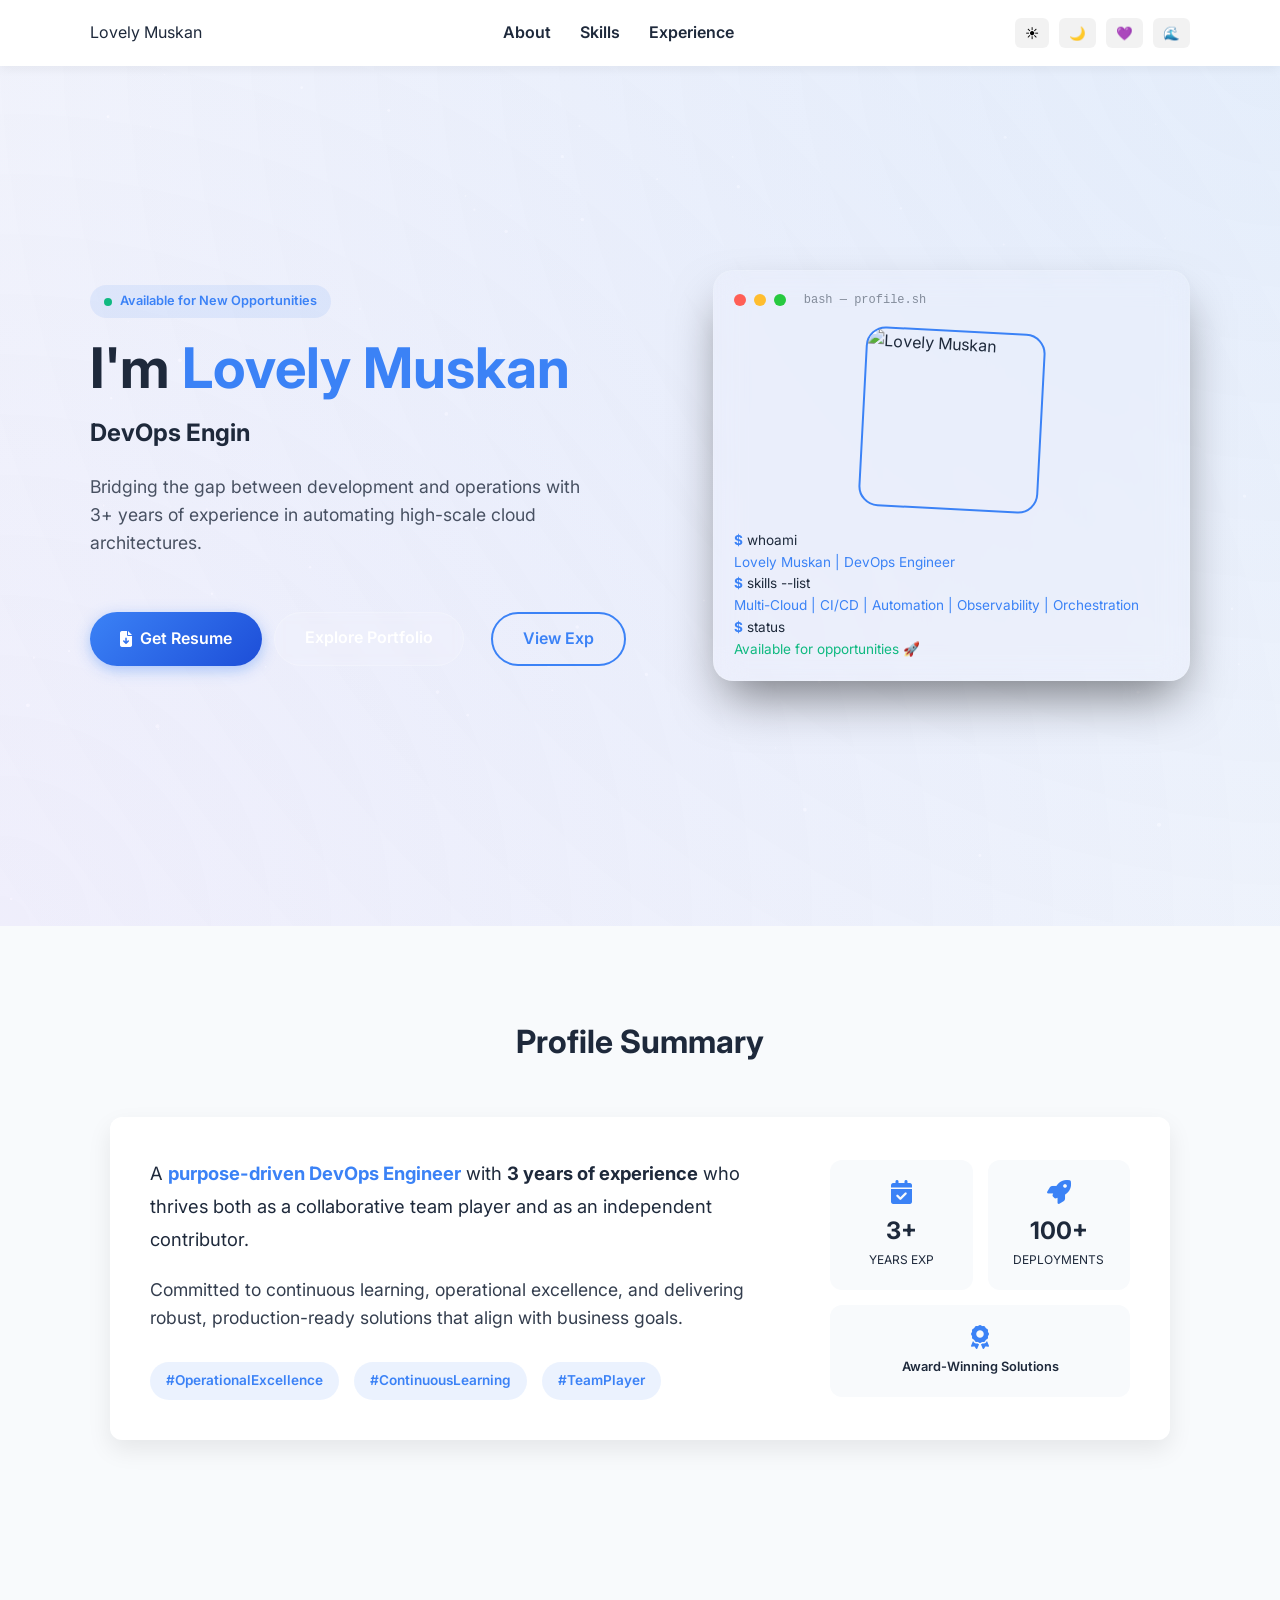
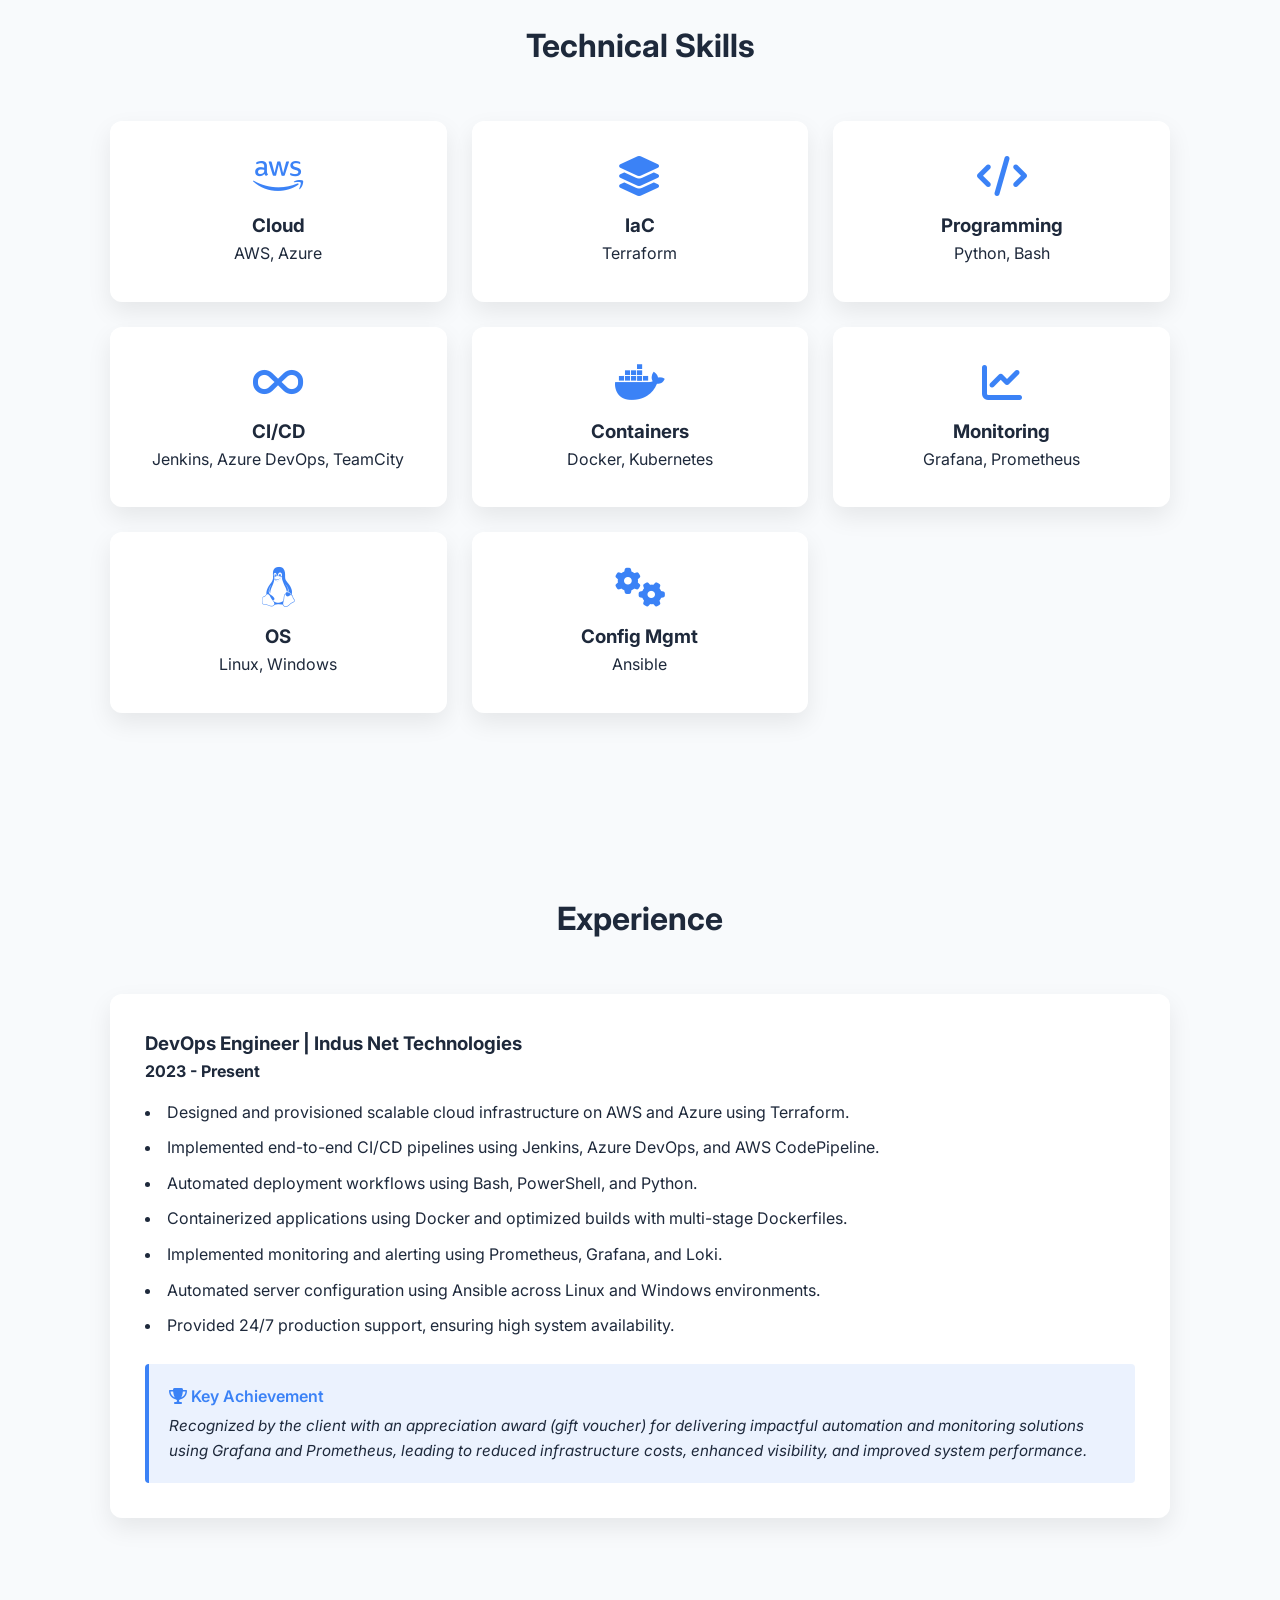
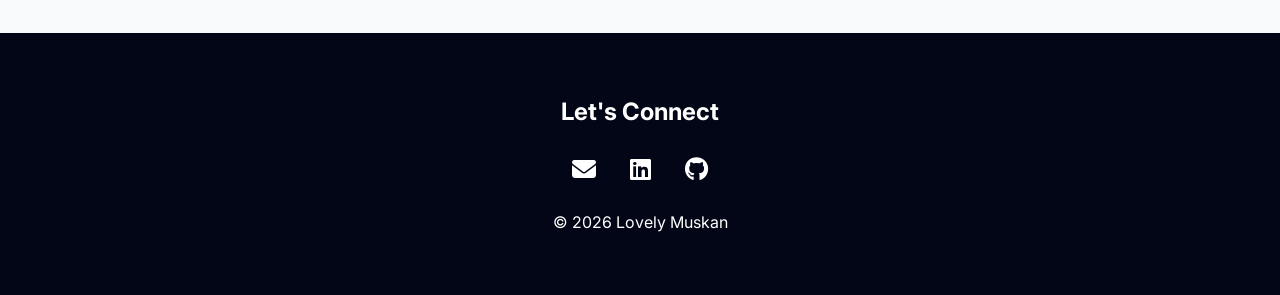
==== index.html @ c1a54f66 "Update index.html" ====
<!doctype html>
<html lang="en">
  <head>
    <meta charset="UTF-8" />
    <meta name="viewport" content="width=device-width, initial-scale=1.0" />
    <title>Lovely Muskan | DevOps Engineer</title>
    <link
      href="https://fonts.googleapis.com/css2?family=Inter:wght@300;400;600;700&display=swap"
      rel="stylesheet"
    />
    <link
      rel="stylesheet"
      href="https://cdnjs.cloudflare.com/ajax/libs/font-awesome/6.4.0/css/all.min.css"
    />

    <!-- Path pointing to the CSS folder -->im
    <link rel="stylesheet" href="CSS/style.css" />
  </head>
  <body>
    <canvas id="stars"></canvas>

    <nav>
      <a>Lovely Muskan</a>
      <div class="nav-links">
        <a href="#about">About</a>
        <a href="#skills">Skills</a>
        <a href="#experience">Experience</a>
      </div>
      <div class="theme-buttons">
        <button onclick="setTheme('light')" title="Light Mode">☀️</button>
        <button onclick="setTheme('dark')" title="Dark Mode">🌙</button>
        <button onclick="setTheme('purple')" title="Purple Mode">💜</button>
        <button onclick="setTheme('blue')" title="Blue Mode">🌊</button>
      </div>
    </nav>

    <section class="hero">
      <div class="hero-content">
        <div class="hero-text">
          <div class="status-badge">
            <span class="dot"></span> Available for New Opportunities
          </div>
          <h1>I'm <span class="highlight">Lovely Muskan</span></h1>
          <h2 id="typing"></h2>
          <p class="hero-description">
            Bridging the gap between development and operations with 3+ years of
            experience in automating high-scale cloud architectures.
          </p>
          <div
            class="hero-actions"
            style="display: flex; gap: 12px; flex-wrap: wrap; margin-top: 30px"
          >
            <a href="your-resume-link.pdf" download class="btn btn-resume">
              <i class="fa-solid fa-file-arrow-down"></i> Get Resume
            </a>
            <a href="#about" class="btn btn-glass">Explore Portfolio</a>
            <a href="#experience" class="btn btn-outline">View Exp</a>
          </div>
        </div>

        <div class="hero-visual">
          <div class="glass-card">
            <div class="terminal-header">
              <span class="t-dot red"></span>
              <span class="t-dot yellow"></span>
              <span class="t-dot green"></span>
              <span class="t-title">bash — profile.sh</span>
            </div>
            <div class="profile-container">
              <img
                src="image/Lovely-Pic.png"
                alt="Lovely Muskan"
                class="profile-img"
              />
            </div>
            <div class="terminal-body">
              <p><span class="t-cmd">$</span> whoami</p>
              <p class="t-blue">Lovely Muskan | DevOps Engineer</p>

              <p><span class="t-cmd">$</span> skills --list</p>
              <p class="t-blue">Multi-Cloud | CI/CD | Automation | Observability | Orchestration</p>

              <p><span class="t-cmd">$</span> status</p>
              <p class="t-success">Available for opportunities 🚀</p>
            </div>
          </div>
        </div>
      </div>
    </section>

    <section id="about" class="container">
      <h2 class="section-title">Profile Summary</h2>
      <div
        class="about-card"
        style="
          text-align: left;
          display: grid;
          grid-template-columns: 1fr 300px;
          gap: 40px;
          align-items: center;
        "
      >
        <div class="summary-text">
          <p style="font-size: 1.15rem; line-height: 1.8; margin-bottom: 20px">
            A
            <span style="color: var(--accent); font-weight: 700"
              >purpose-driven DevOps Engineer</span
            >
            with <b>3 years of experience</b> who thrives both as a
            collaborative team player and as an independent contributor.
          </p>
          <p style="font-size: 1.1rem; opacity: 0.9">
            Committed to continuous learning, operational excellence, and
            delivering robust, production-ready solutions that align with
            business goals.
          </p>
          <div
            style="margin-top: 30px; display: flex; gap: 15px; flex-wrap: wrap"
          >
            <span
              style="
                background: rgba(59, 130, 246, 0.1);
                padding: 8px 16px;
                border-radius: 20px;
                font-size: 0.85rem;
                font-weight: 600;
                color: var(--accent);
              "
              >#OperationalExcellence</span
            >
            <span
              style="
                background: rgba(59, 130, 246, 0.1);
                padding: 8px 16px;
                border-radius: 20px;
                font-size: 0.85rem;
                font-weight: 600;
                color: var(--accent);
              "
              >#ContinuousLearning</span
            >
            <span
              style="
                background: rgba(59, 130, 246, 0.1);
                padding: 8px 16px;
                border-radius: 20px;
                font-size: 0.85rem;
                font-weight: 600;
                color: var(--accent);
              "
              >#TeamPlayer</span
            >
          </div>
        </div>

        <div
          class="summary-stats"
          style="display: grid; grid-template-columns: 1fr 1fr; gap: 15px"
        >
          <div
            style="
              background: var(--bg);
              padding: 20px;
              border-radius: 12px;
              text-align: center;
            "
          >
            <i
              class="fa-solid fa-calendar-check"
              style="color: var(--accent); font-size: 24px; margin-bottom: 8px"
            ></i>
            <h4 style="font-size: 1.5rem">3+</h4>
            <p style="font-size: 0.75rem; text-transform: uppercase">
              Years Exp
            </p>
          </div>
          <div
            style="
              background: var(--bg);
              padding: 20px;
              border-radius: 12px;
              text-align: center;
            "
          >
            <i
              class="fa-solid fa-rocket"
              style="color: var(--accent); font-size: 24px; margin-bottom: 8px"
            ></i>
            <h4 style="font-size: 1.5rem">100+</h4>
            <p style="font-size: 0.75rem; text-transform: uppercase">
              Deployments
            </p>
          </div>
          <div
            style="
              background: var(--bg);
              padding: 20px;
              border-radius: 12px;
              text-align: center;
              grid-column: span 2;
            "
          >
            <i
              class="fa-solid fa-award"
              style="color: var(--accent); font-size: 24px; margin-bottom: 8px"
            ></i>
            <p style="font-size: 0.8rem; font-weight: 600">
              Award-Winning Solutions
            </p>
          </div>
        </div>
      </div>
    </section>

    <section id="skills" class="container">
      <h2 class="section-title">Technical Skills</h2>
      <div class="skills-grid">
        <div class="card">
          <i class="fa-brands fa-aws"></i>
          <h3>Cloud</h3>
          <p>AWS, Azure</p>
        </div>
        <div class="card">
          <i class="fa-solid fa-layer-group"></i>
          <h3>IaC</h3>
          <p>Terraform</p>
        </div>
        <div class="card">
          <i class="fa-solid fa-code"></i>
          <h3>Programming</h3>
          <p>Python, Bash</p>
        </div>
        <div class="card">
          <i class="fa-solid fa-infinity"></i>
          <h3>CI/CD</h3>
          <p>Jenkins, Azure DevOps, TeamCity</p>
        </div>
        <div class="card">
          <i class="fa-brands fa-docker"></i>
          <h3>Containers</h3>
          <p>Docker, Kubernetes</p>
        </div>
        <div class="card">
          <i class="fa-solid fa-chart-line"></i>
          <h3>Monitoring</h3>
          <p>Grafana, Prometheus</p>
        </div>
        <div class="card">
          <i class="fa-brands fa-linux"></i>
          <h3>OS</h3>
          <p>Linux, Windows</p>
        </div>
        <div class="card">
          <i class="fa-solid fa-gears"></i>
          <h3>Config Mgmt</h3>
          <p>Ansible</p>
        </div>
      </div>
    </section>

    <section id="experience" class="container">
      <h2 class="section-title">Experience</h2>
      <div class="exp-box">
        <h3>DevOps Engineer | Indus Net Technologies</h3>
        <p><strong>2023 - Present</strong></p>

        <ul>
          <li>
            Designed and provisioned scalable cloud infrastructure on AWS and
            Azure using Terraform.
          </li>
          <li>
            Implemented end-to-end CI/CD pipelines using Jenkins, Azure DevOps,
            and AWS CodePipeline.
          </li>
          <li>
            Automated deployment workflows using Bash, PowerShell, and Python.
          </li>
          <li>
            Containerized applications using Docker and optimized builds with
            multi-stage Dockerfiles.
          </li>
          <li>
            Implemented monitoring and alerting using Prometheus, Grafana, and
            Loki.
          </li>
          <li>
            Automated server configuration using Ansible across Linux and
            Windows environments.
          </li>
          <li>
            Provided 24/7 production support, ensuring high system availability.
          </li>
        </ul>

        <div
          style="
            margin-top: 25px;
            padding: 20px;
            background: rgba(59, 130, 246, 0.1);
            border-left: 4px solid var(--accent);
            border-radius: 4px;
          "
        >
          <p style="font-weight: 600; color: var(--accent); margin-bottom: 5px">
            <i class="fa-solid fa-trophy"></i> Key Achievement
          </p>
          <p style="font-size: 0.95rem; font-style: italic">
            Recognized by the client with an appreciation award (gift voucher)
            for delivering impactful automation and monitoring solutions using
            Grafana and Prometheus, leading to reduced infrastructure costs,
            enhanced visibility, and improved system performance.
          </p>
        </div>
      </div>
    </section>

    <footer>
      <h2>Let's Connect</h2>
      <div class="socials">
        <a href="mailto:lovelymuskan.job@gmail.com" title="Email"
          ><i class="fa-solid fa-envelope"></i
        ></a>
        <a
          href="https://www.linkedin.com/in/lovelymuskan"
          target="_blank"
          title="LinkedIn"
          ><i class="fa-brands fa-linkedin"></i
        ></a>
        <a href="https://github.com/lovelymuskan" target="_blank" title="GitHub"
          ><i class="fa-brands fa-github"></i
        ></a>
      </div>
      <p style="margin-top: 20px">© 2026 Lovely Muskan</p>
    </footer>

    <!-- Updated path pointing to the JS folder -->
    <script src="JS/script.js"></script>
  </body>
</html>
---- CSS/style.css ----
* {
  margin: 0;
  padding: 0;
  box-sizing: border-box;
  font-family: "Inter", sans-serif;
}

html {
  scroll-behavior: smooth;
}

/* ===== THEME VARIABLES ===== */
:root {
  --bg: #f8fafc;
  --text: #1e293b;
  --card: #ffffff;
  --nav: #ffffff;
  --accent: #3b82f6;
}

body.dark {
  --bg: #0f172a;
  --text: #f1f5f9;
  --card: #1e293b;
  --nav: #020617;
  --accent: #38bdf8;
}

body.purple {
  --bg: #1e1b4b;
  --text: #f5f3ff;
  --card: #312e81;
  --nav: #1e1b4b;
  --accent: #a78bfa;
}

body.blue {
  --bg: #0c4a6e;
  --text: #e0f2fe;
  --card: #075985;
  --nav: #082f49;
  --accent: #38bdf8;
}

/* ===== GLOBAL ===== */
body {
  background: var(--bg);
  color: var(--text);
  line-height: 1.6;
  transition:
    background 0.3s,
    color 0.3s;
}

/* ===== MOVING STAR CANVAS ===== */
#stars {
  position: fixed;
  top: 0;
  left: 0;
  width: 100%;
  height: 100%;
  z-index: -1;
}

/* ===== NAVBAR ===== */
nav {
  position: fixed;
  top: 0;
  width: 100%;
  display: flex;
  justify-content: space-between;
  align-items: center;
  padding: 18px 7%;
  background: var(--nav);
  box-shadow: 0 3px 10px rgba(0, 0, 0, 0.05);
  z-index: 1000;
}

.logo {
  font-weight: 700;
  font-size: 22px;
  text-decoration: none;
  color: var(--text);
  display: flex;
  align-items: center;
  gap: 10px;
}

.nav-links a {
  margin-left: 25px;
  text-decoration: none;
  color: var(--text);
  font-weight: 600;
  transition: 0.3s;
}

.nav-links a:hover {
  color: var(--accent);
}

.theme-buttons button {
  border: none;
  padding: 7px 10px;
  margin-left: 6px;
  border-radius: 6px;
  cursor: pointer;
  background: rgba(0, 0, 0, 0.05);
  transition: 0.3s;
}

.theme-buttons button:hover {
  transform: scale(1.1);
}

/* ===== HERO ===== */
.hero {
  height: 100vh;
  display: flex;
  align-items: center;
  justify-content: center;
  background:
    radial-gradient(circle at top right, rgba(59, 130, 246, 0.1), transparent),
    radial-gradient(
      circle at bottom left,
      rgba(167, 139, 250, 0.1),
      transparent
    );
  overflow: hidden;
  padding: 0 7%;
}

.hero-content {
  display: grid;
  grid-template-columns: 1.2fr 1fr;
  gap: 50px;
  align-items: center;
  max-width: 1200px;
  width: 100%;
}

/* LEFT SIDE */
.status-badge {
  display: inline-flex;
  align-items: center;
  background: rgba(59, 130, 246, 0.1);
  color: var(--accent);
  padding: 6px 14px;
  border-radius: 20px;
  font-size: 0.8rem;
  font-weight: 600;
  margin-bottom: 20px;
}

.status-badge .dot {
  height: 8px;
  width: 8px;
  background: #10b981;
  border-radius: 50%;
  margin-right: 8px;
  animation: blink 1.5s infinite;
}

@keyframes blink {
  0% {
    opacity: 1;
  }
  50% {
    opacity: 0.3;
  }
  100% {
    opacity: 1;
  }
}

.hero h1 {
  font-size: 3.5rem;
  line-height: 1.1;
  margin-bottom: 15px;
}
.highlight {
  color: var(--accent);
  position: relative;
}

.hero-description {
  font-size: 1.1rem;
  opacity: 0.8;
  margin: 20px 0 30px;
  max-width: 500px;
}

.btn {
  display: inline-block;
  margin-top: 25px;
  padding: 12px 30px;
  background: var(--accent);
  color: white;
  text-decoration: none;
  border-radius: 30px;
  font-weight: 600;
  transition: 0.3s;
}

.btn:hover {
  transform: translateY(-3px);
  box-shadow: 0 5px 15px rgba(0, 0, 0, 0.3);
}

.btn-outline {
  background: transparent !important;
  border: 2px solid var(--accent);
  color: var(--accent) !important;
  margin-left: 15px;
}

/* Unique Resume Button Styling */
.btn-resume {
  background: linear-gradient(135deg, var(--accent), #1d4ed8) !important;
  box-shadow: 0 4px 15px rgba(59, 130, 246, 0.4);
  display: inline-flex;
  align-items: center;
  gap: 8px;
}

.btn-resume:hover {
  transform: translateY(-3px);
  box-shadow: 0 8px 25px rgba(59, 130, 246, 0.5);
}

/* Glassy secondary button */
.btn-glass {
  background: rgba(255, 255, 255, 0.1) !important;
  backdrop-filter: blur(5px);
  border: 1px solid rgba(255, 255, 255, 0.2);
}

.btn-glass:hover {
  background: rgba(255, 255, 255, 0.2) !important;
}

/* RIGHT SIDE - THE GLASS TERMINAL */
.glass-card {
  background: rgba(255, 255, 255, 0.05);
  backdrop-filter: blur(15px);
  border: 1px solid rgba(255, 255, 255, 0.1);
  border-radius: 20px;
  padding: 20px;
  box-shadow: 0 25px 50px -12px rgba(0, 0, 0, 0.5);
  position: relative;
}

.terminal-header {
  display: flex;
  align-items: center;
  margin-bottom: 20px;
}

.t-dot {
  height: 12px;
  width: 12px;
  border-radius: 50%;
  margin-right: 8px;
}
.red {
  background: #ff5f56;
}
.yellow {
  background: #ffbd2e;
}
.green {
  background: #27c93f;
}
.t-title {
  font-size: 0.75rem;
  opacity: 0.5;
  margin-left: 10px;
  font-family: monospace;
}

.profile-container {
  width: 180px;
  height: 180px;
  margin: 0 auto 20px;
  border-radius: 20px;
  overflow: hidden;
  border: 2px solid var(--accent);
  transform: rotate(3deg);
  transition: 0.4s;
}

.profile-container:hover {
  transform: rotate(0deg) scale(1.05);
}

.profile-img {
  width: 100%;
  height: 100%;
  object-fit: cover;
}

.terminal-body {
  font-family: "Courier New", monospace;
  font-size: 0.85rem;
}
.t-cmd {
  color: var(--accent);
  font-weight: bold;
}
.t-success {
  color: #10b981;
}
.t-blue {
  color: #3b82f6;
}

/* ===== SECTIONS ===== */
.container {
  max-width: 1100px;
  margin: auto;
  padding: 90px 20px;
}

.section-title {
  text-align: center;
  font-size: 32px;
  margin-bottom: 50px;
}

/* ===== ABOUT ===== */
.about-card {
  background: var(--card);
  padding: 40px;
  border-radius: 12px;
  box-shadow: 0 10px 25px rgba(0, 0, 0, 0.08);
  text-align: center;
}

/* ===== SKILLS ===== */
.skills-grid {
  display: grid;
  grid-template-columns: repeat(auto-fit, minmax(260px, 1fr));
  gap: 25px;
}

.card {
  background: var(--card);
  padding: 35px;
  border-radius: 12px;
  text-align: center;
  box-shadow: 0 10px 25px rgba(0, 0, 0, 0.08);
  transition: 0.4s;
}

.card:hover {
  transform: translateY(-10px);
  box-shadow: 0 20px 40px rgba(0, 0, 0, 0.15);
}

.card i {
  font-size: 40px;
  color: var(--accent);
  margin-bottom: 15px;
}

/* ===== EXPERIENCE ===== */
.exp-box {
  background: var(--card);
  padding: 35px;
  border-radius: 12px;
  margin-bottom: 25px;
  box-shadow: 0 10px 25px rgba(0, 0, 0, 0.08);
}

.exp-box ul {
  list-style-position: inside;
  margin-top: 15px;
}

.exp-box li {
  margin-bottom: 10px;
}

/* ===== FOOTER ===== */
footer {
  background: #020617;
  color: white;
  text-align: center;
  padding: 60px 20px;
}

.socials {
  margin-top: 20px;
}

.socials a {
  color: white;
  margin: 0 15px;
  font-size: 24px;
  transition: 0.3s;
}

.socials a:hover {
  color: var(--accent);
  transform: scale(1.2);
}

/* Responsive */
@media (max-width: 968px) {
  .hero-content {
    grid-template-columns: 1fr;
    text-align: center;
    margin-top: 80px;
  }
  .hero h1 {
    font-size: 2.5rem;
  }
  .hero-description {
    margin: 20px auto;
  }
  .hero-visual {
    order: -1;
  }
}

@media (max-width: 768px) {
  .about-card {
    grid-template-columns: 1fr !important;
    text-align: center !important;
  }
  .summary-text div {
    justify-content: center;
  }
}

@media (max-width: 600px) {
  .hero-actions {
    justify-content: center;
  }
  .btn {
    width: 100%; /* Stack buttons on very small mobile */
    justify-content: center;
  }
  .btn-outline {
    margin-left: 0;
    margin-top: 10px;
  }
}
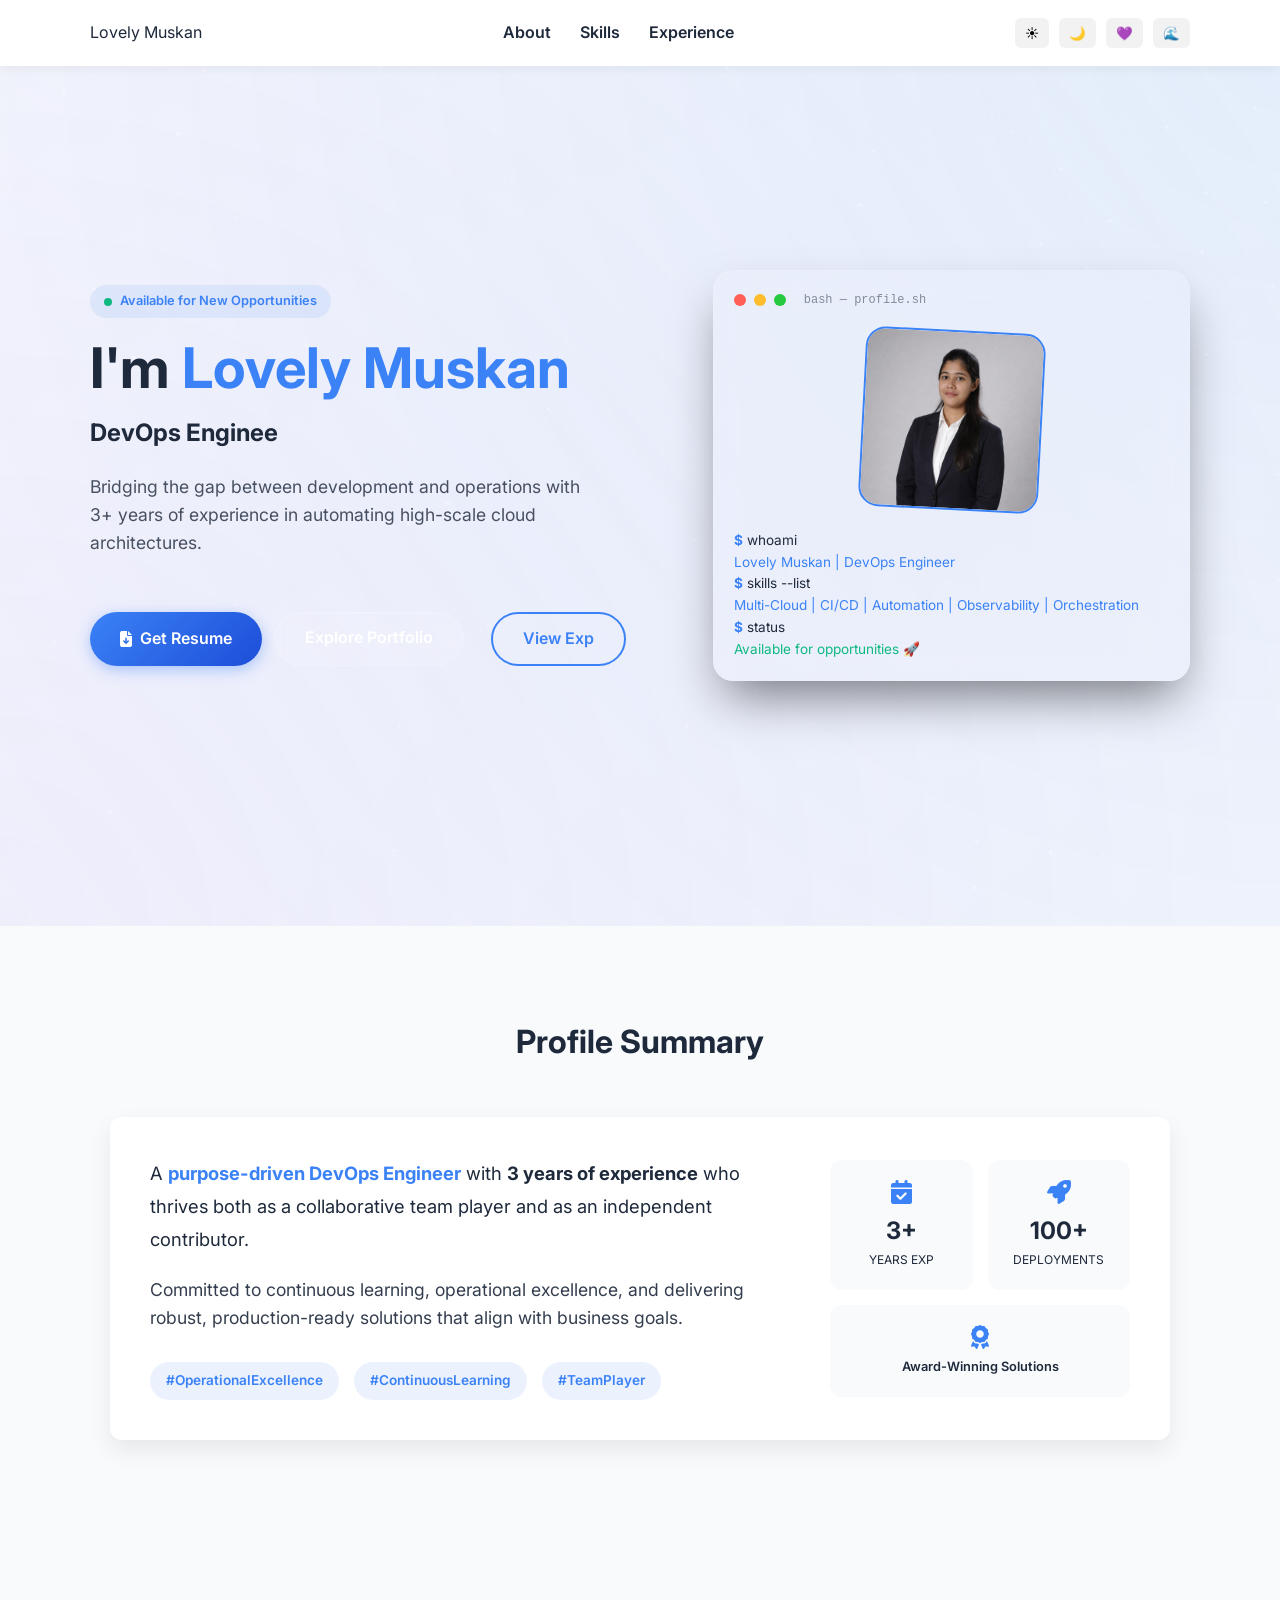
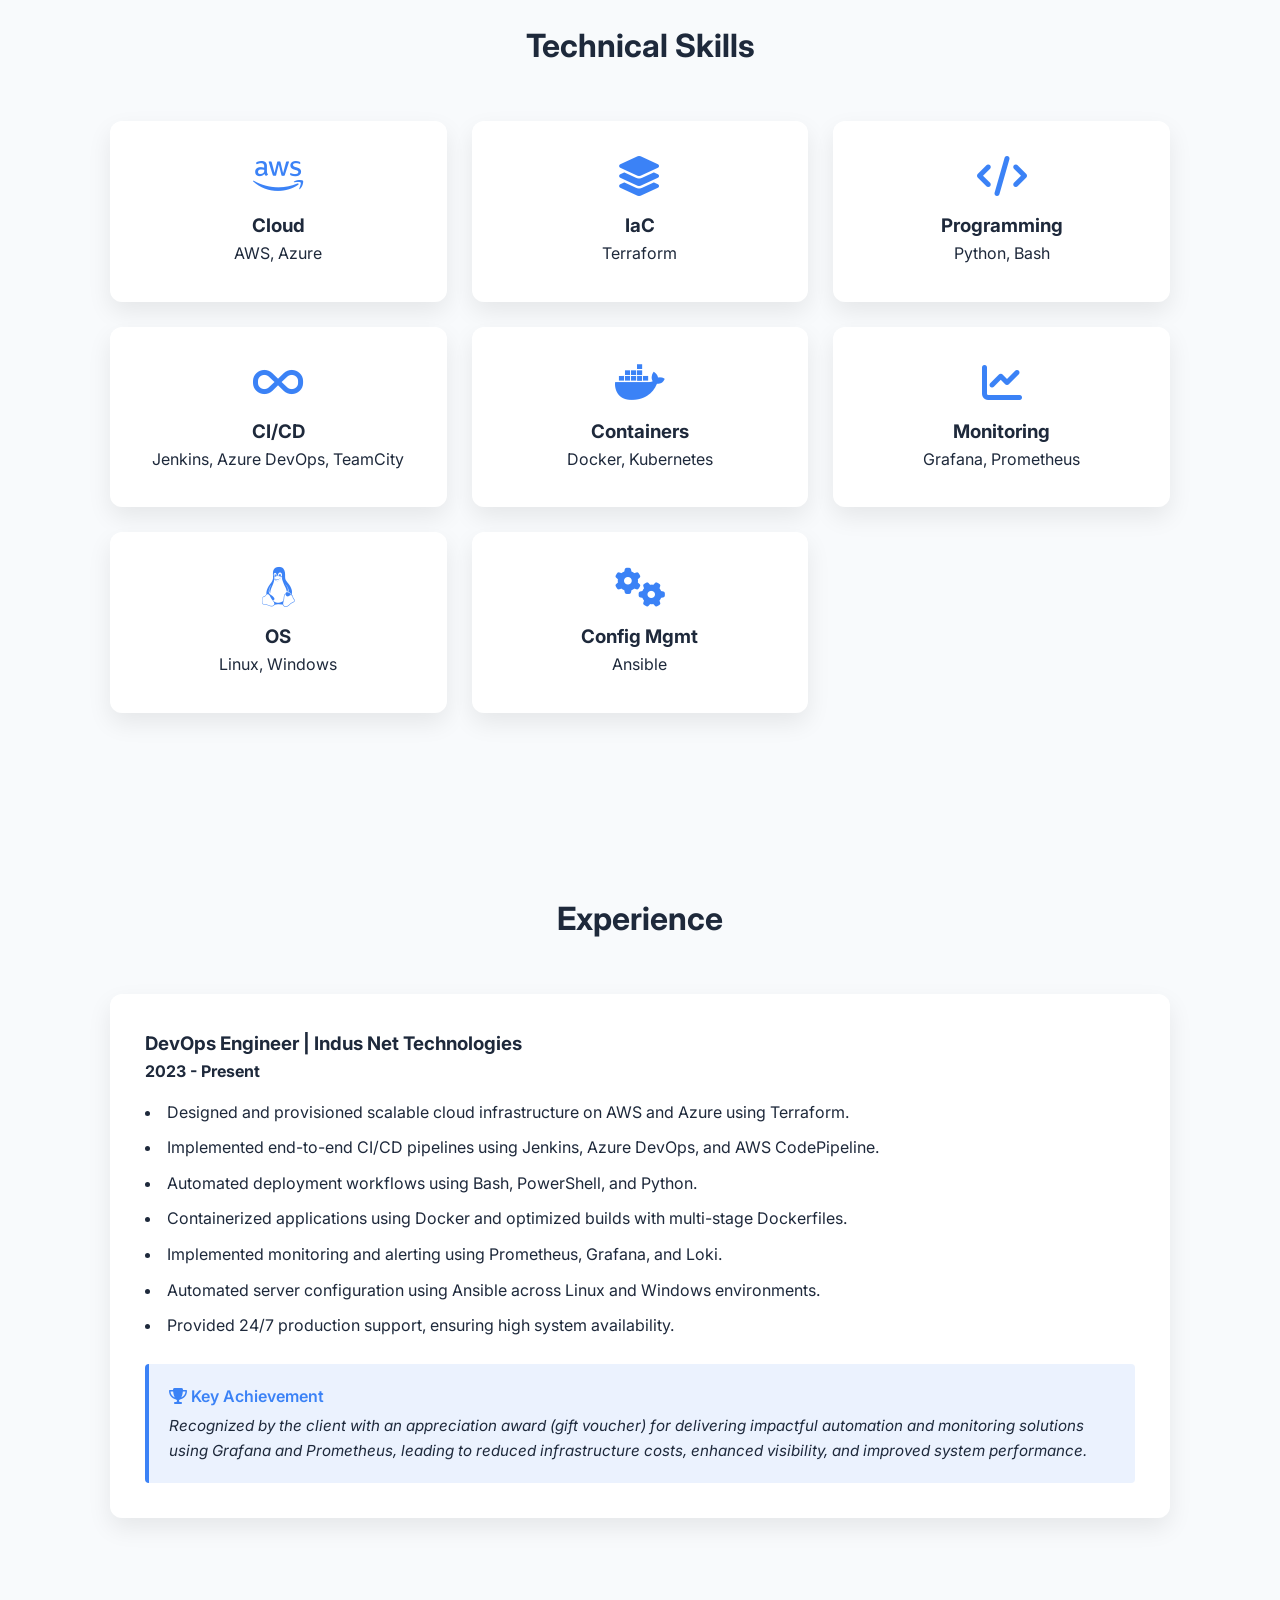
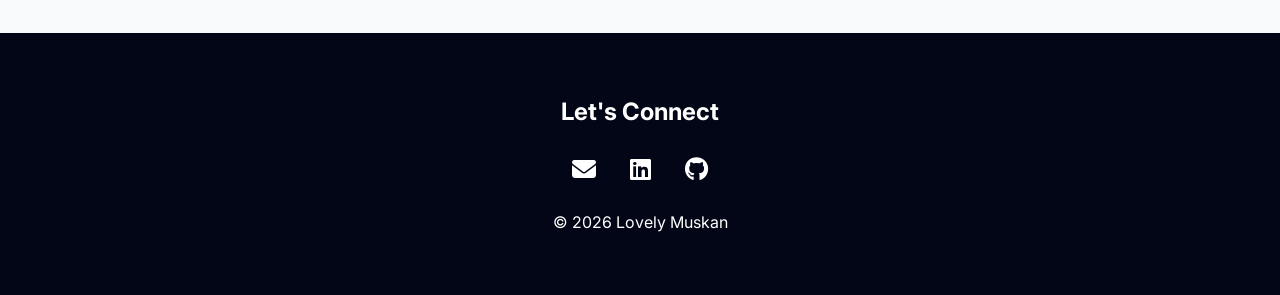
==== commit 46363cfc: "Fix image source path in index.html" ====
--- a/index.html
+++ b/index.html
@@ -68,7 +68,7 @@
             </div>
             <div class="profile-container">
               <img
-                src="image/Lovely-Pic.png"
+                src="Image\Lovely-Pic.png"
                 alt="Lovely Muskan"
                 class="profile-img"
               />
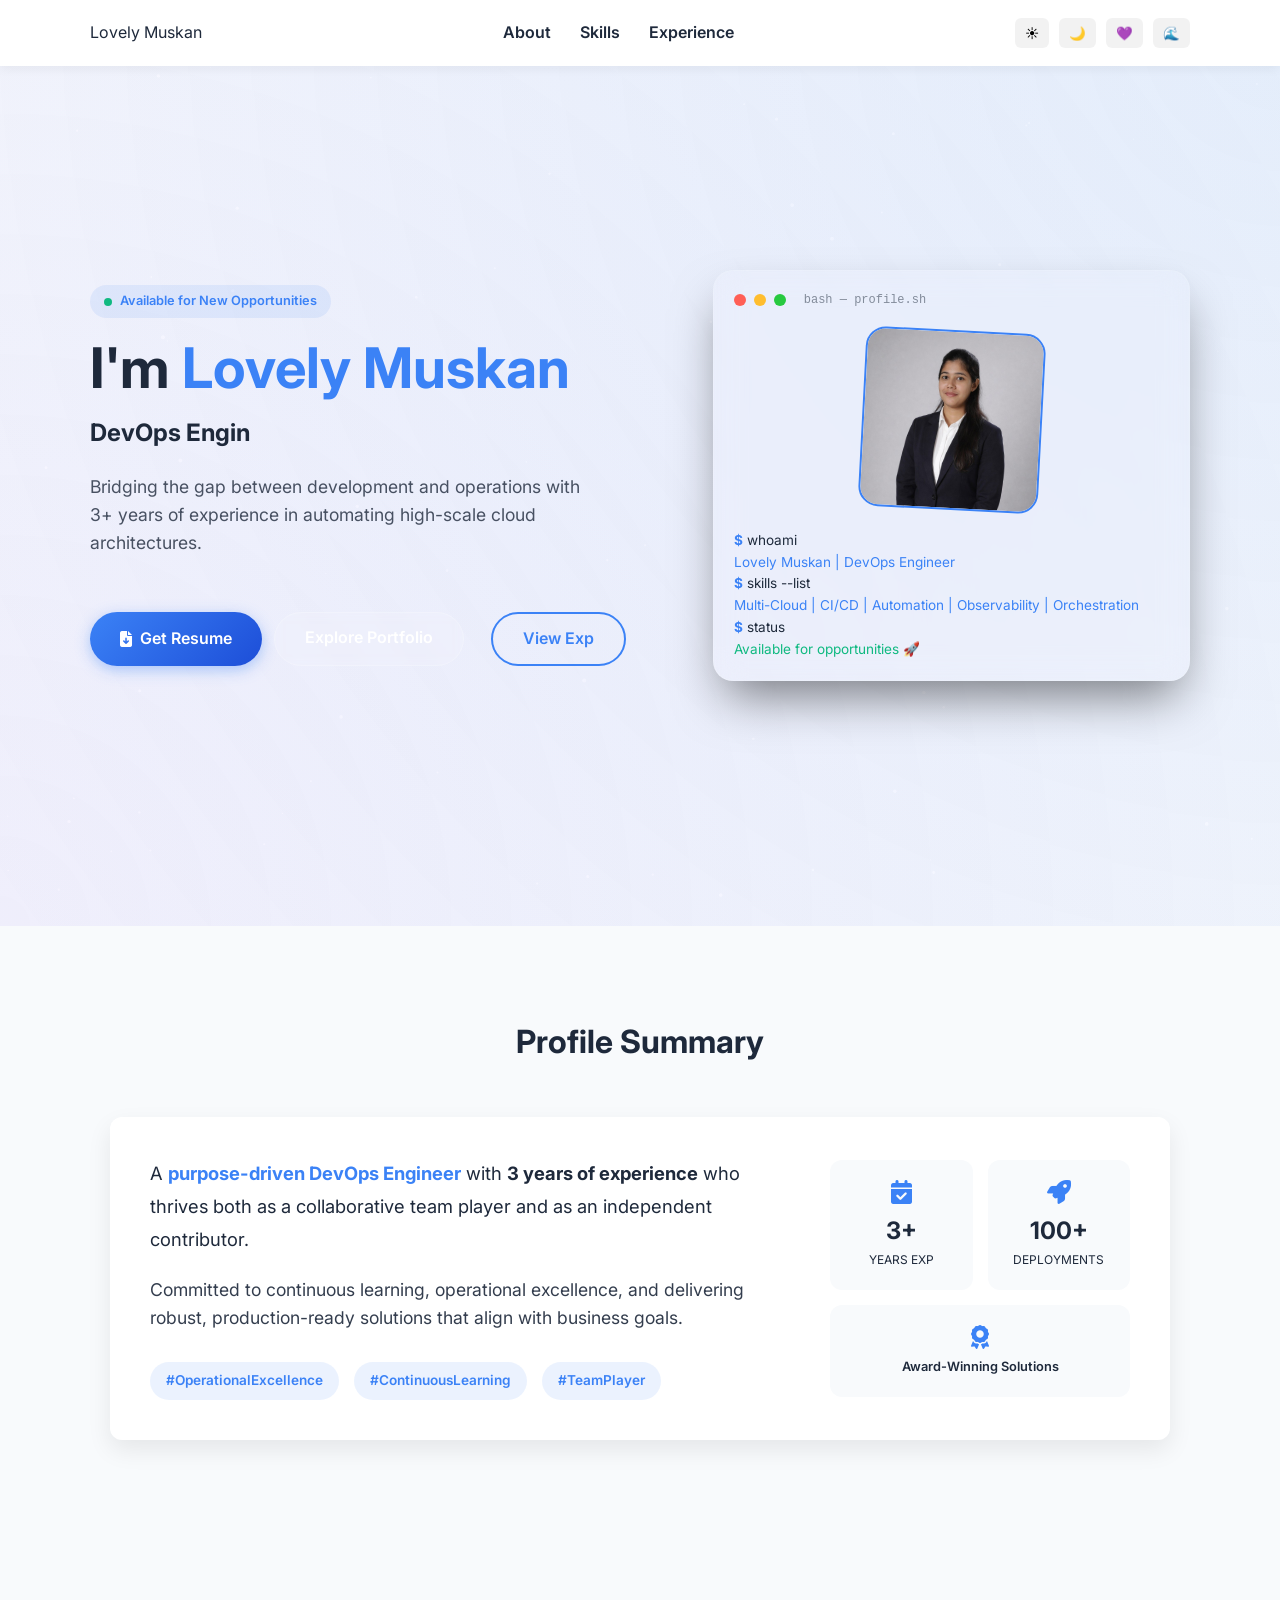
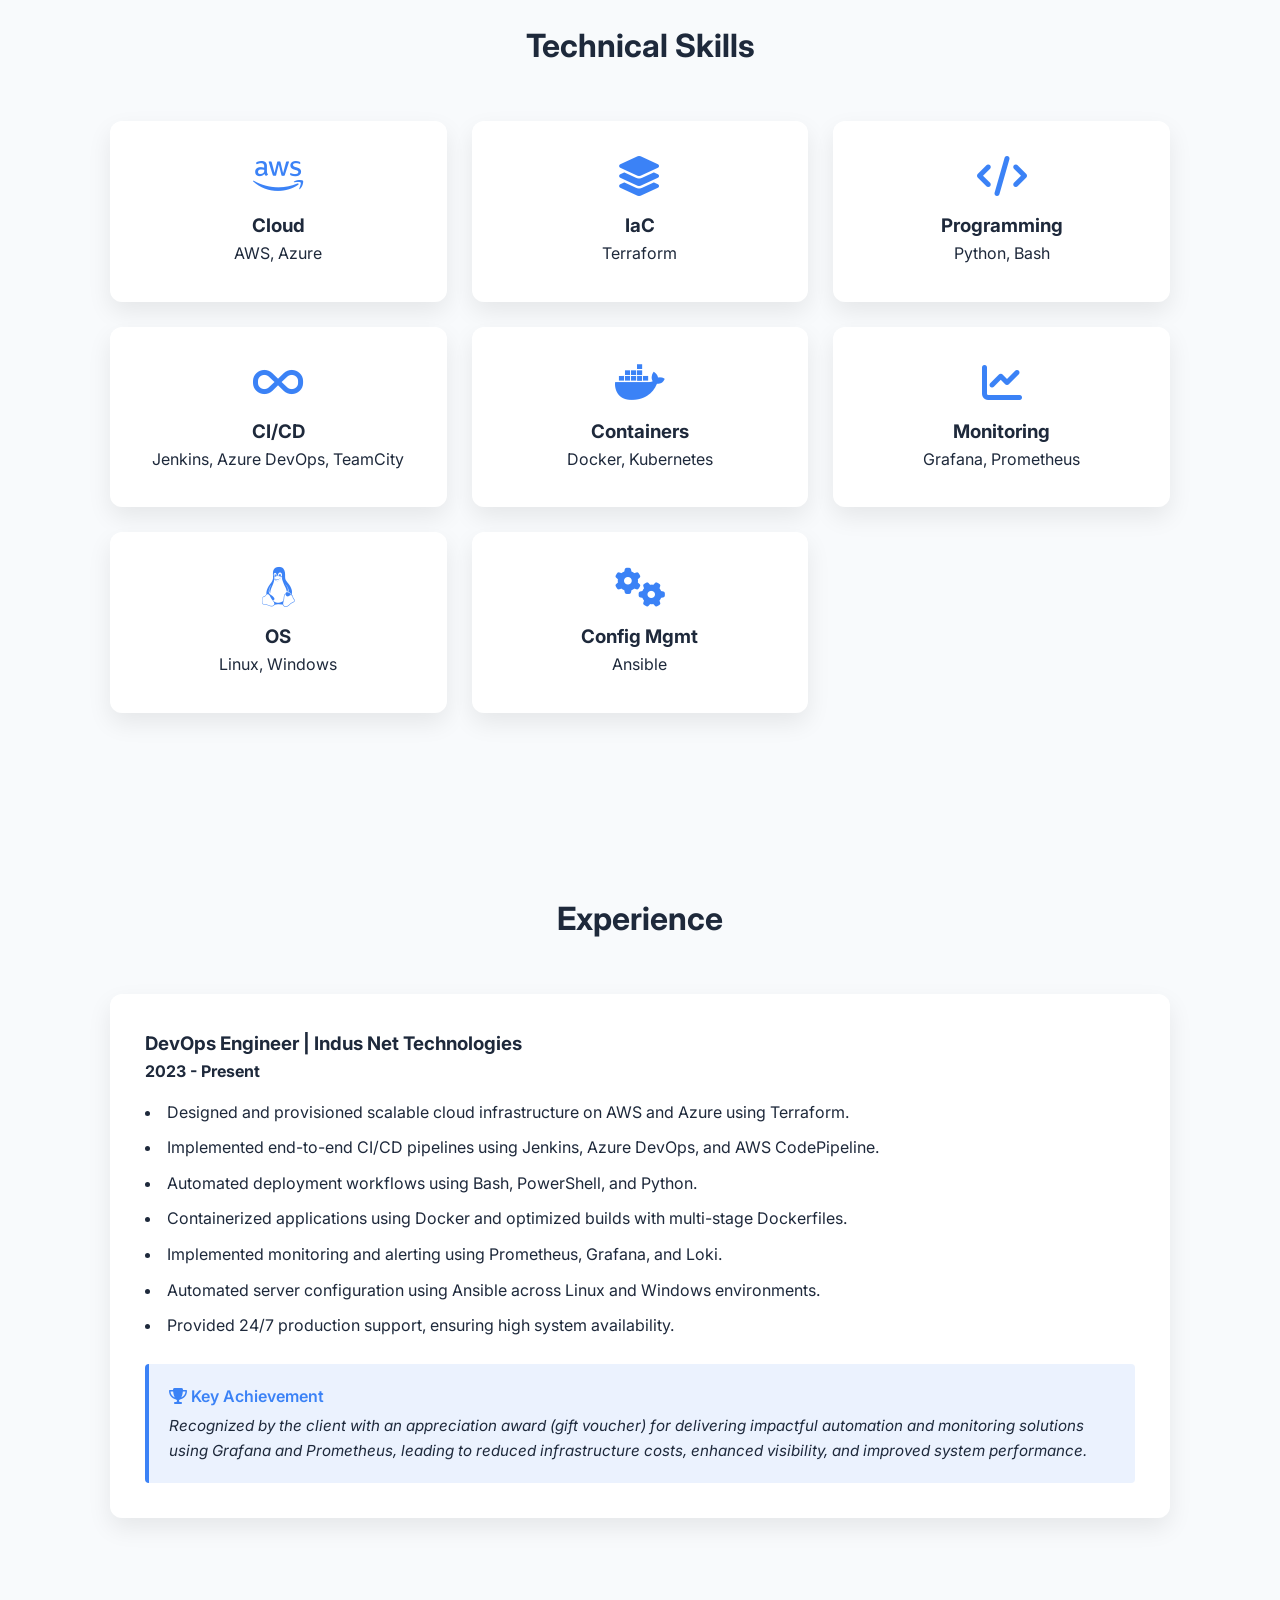
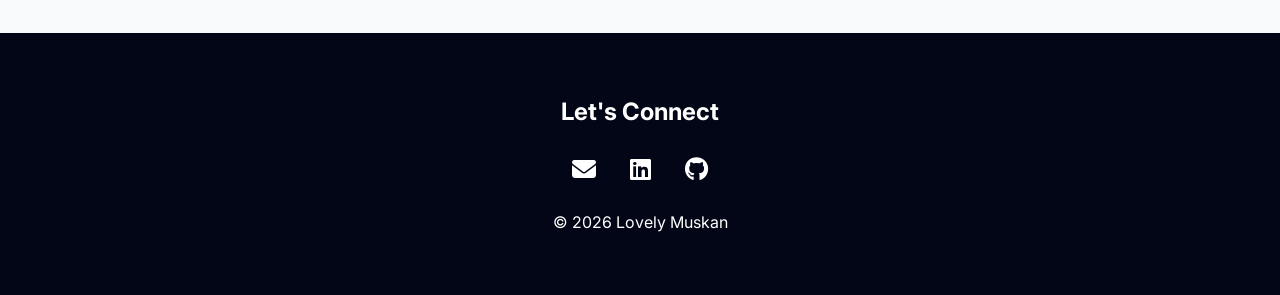
==== commit df868a7a: "Update resume link to Google Drive" ====
--- a/index.html
+++ b/index.html
@@ -50,7 +50,7 @@
             class="hero-actions"
             style="display: flex; gap: 12px; flex-wrap: wrap; margin-top: 30px"
           >
-            <a href="your-resume-link.pdf" download class="btn btn-resume">
+            <a href="https://drive.google.com/file/d/1VopL9ylZ8AQoi6Np4sU8mi9H9AicjPi_/view?usp=drive_link" download class="btn btn-resume">
               <i class="fa-solid fa-file-arrow-down"></i> Get Resume
             </a>
             <a href="#about" class="btn btn-glass">Explore Portfolio</a>
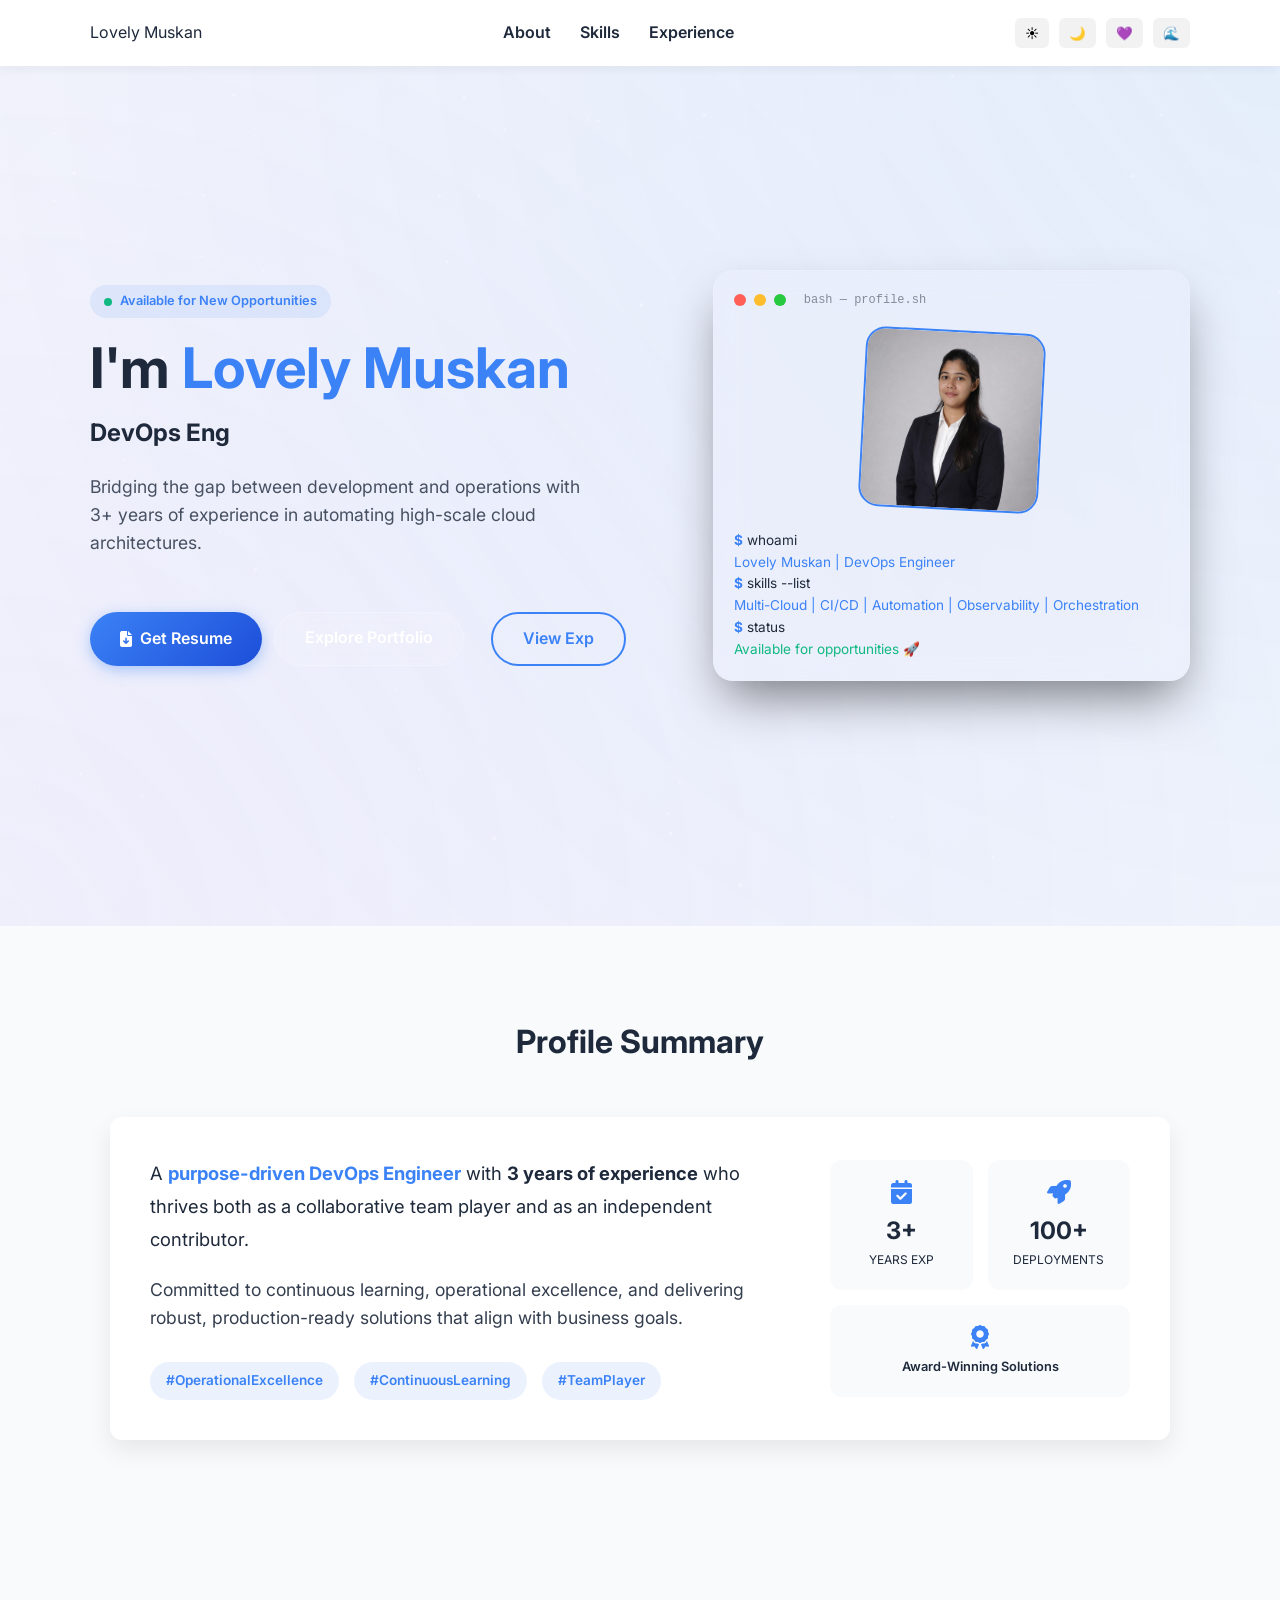
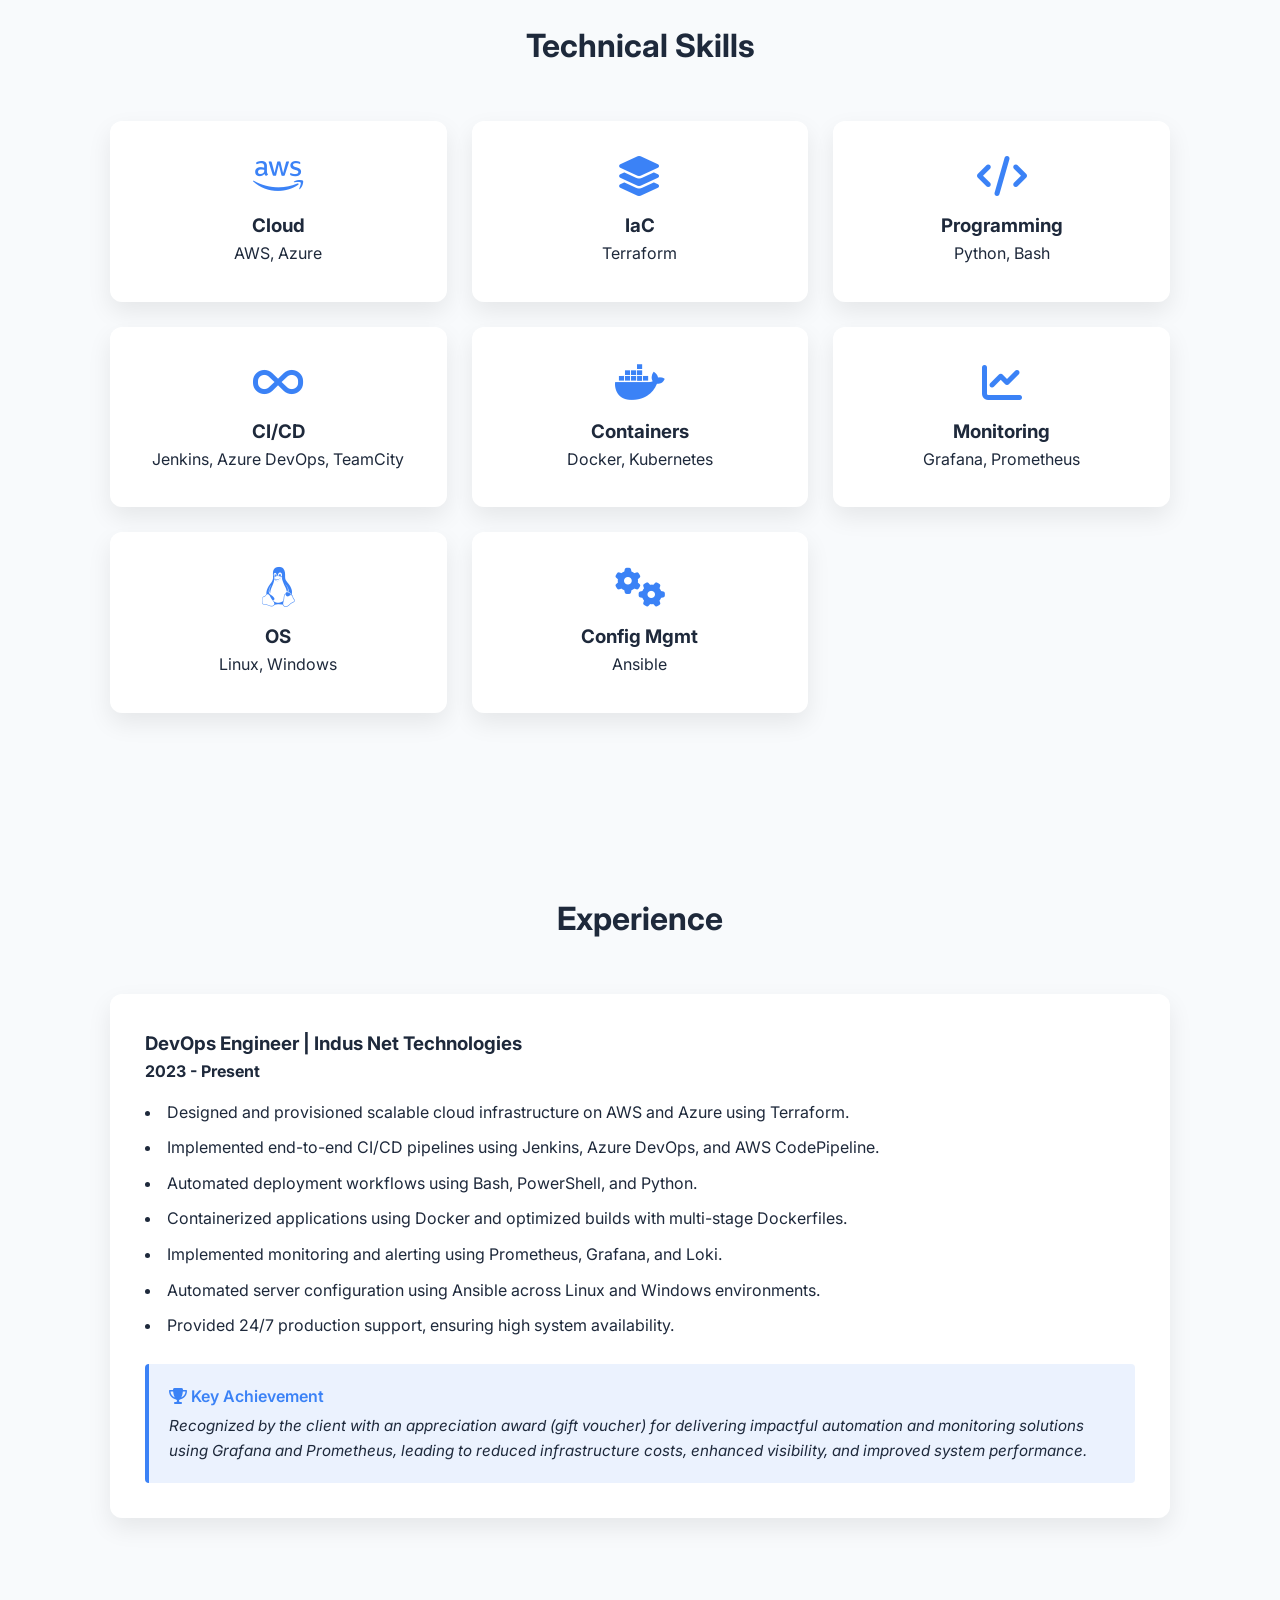
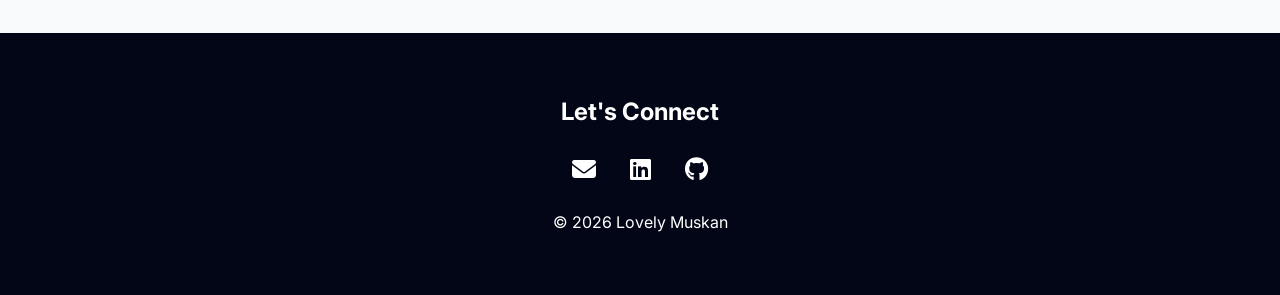
==== commit a500bb63: "Update index.html" ====
--- a/index.html
+++ b/index.html
@@ -50,7 +50,7 @@
             class="hero-actions"
             style="display: flex; gap: 12px; flex-wrap: wrap; margin-top: 30px"
           >
-            <a href="https://drive.google.com/file/d/1VopL9ylZ8AQoi6Np4sU8mi9H9AicjPi_/view?usp=drive_link" download class="btn btn-resume">
+            <a href="https://drive.google.com/file/d/1lCq5vAfUP8gEKRvoNEm5AhR2iUYedSMF/view?usp=sharing" download class="btn btn-resume">
               <i class="fa-solid fa-file-arrow-down"></i> Get Resume
             </a>
             <a href="#about" class="btn btn-glass">Explore Portfolio</a>
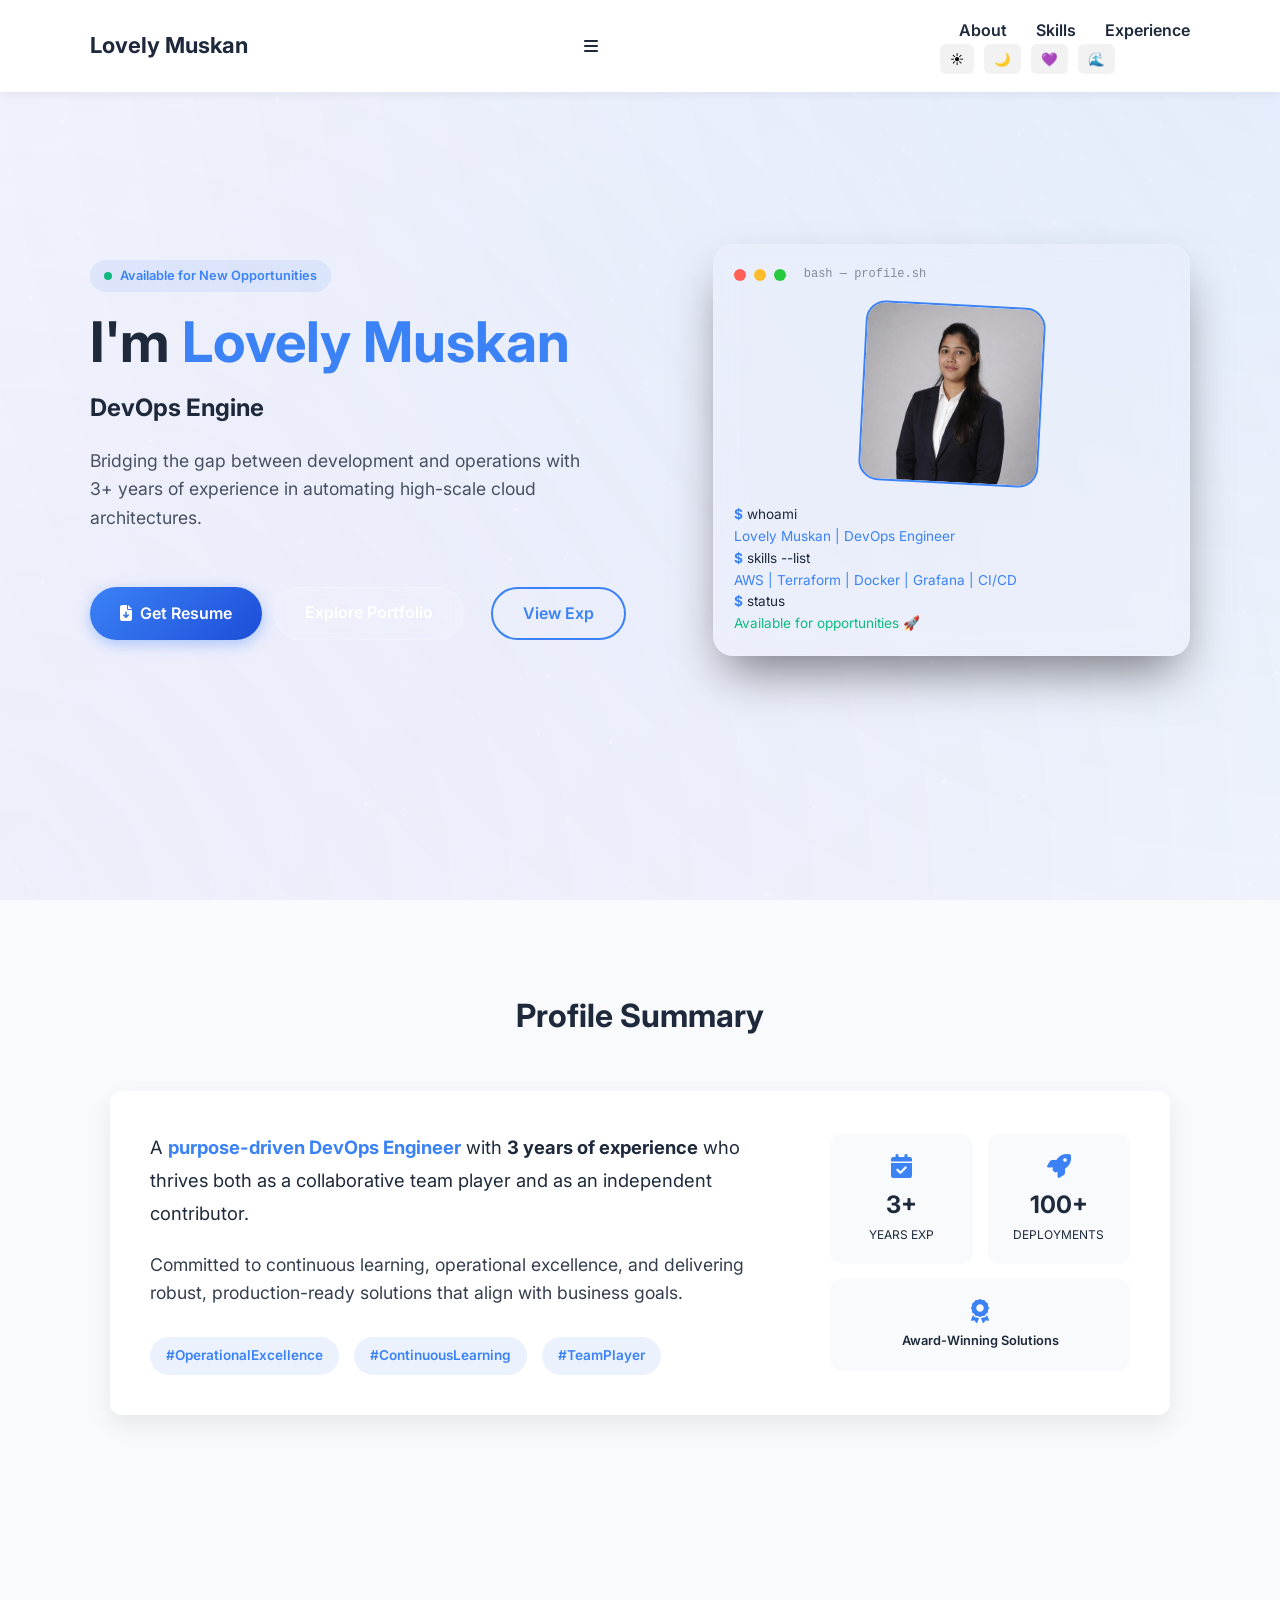
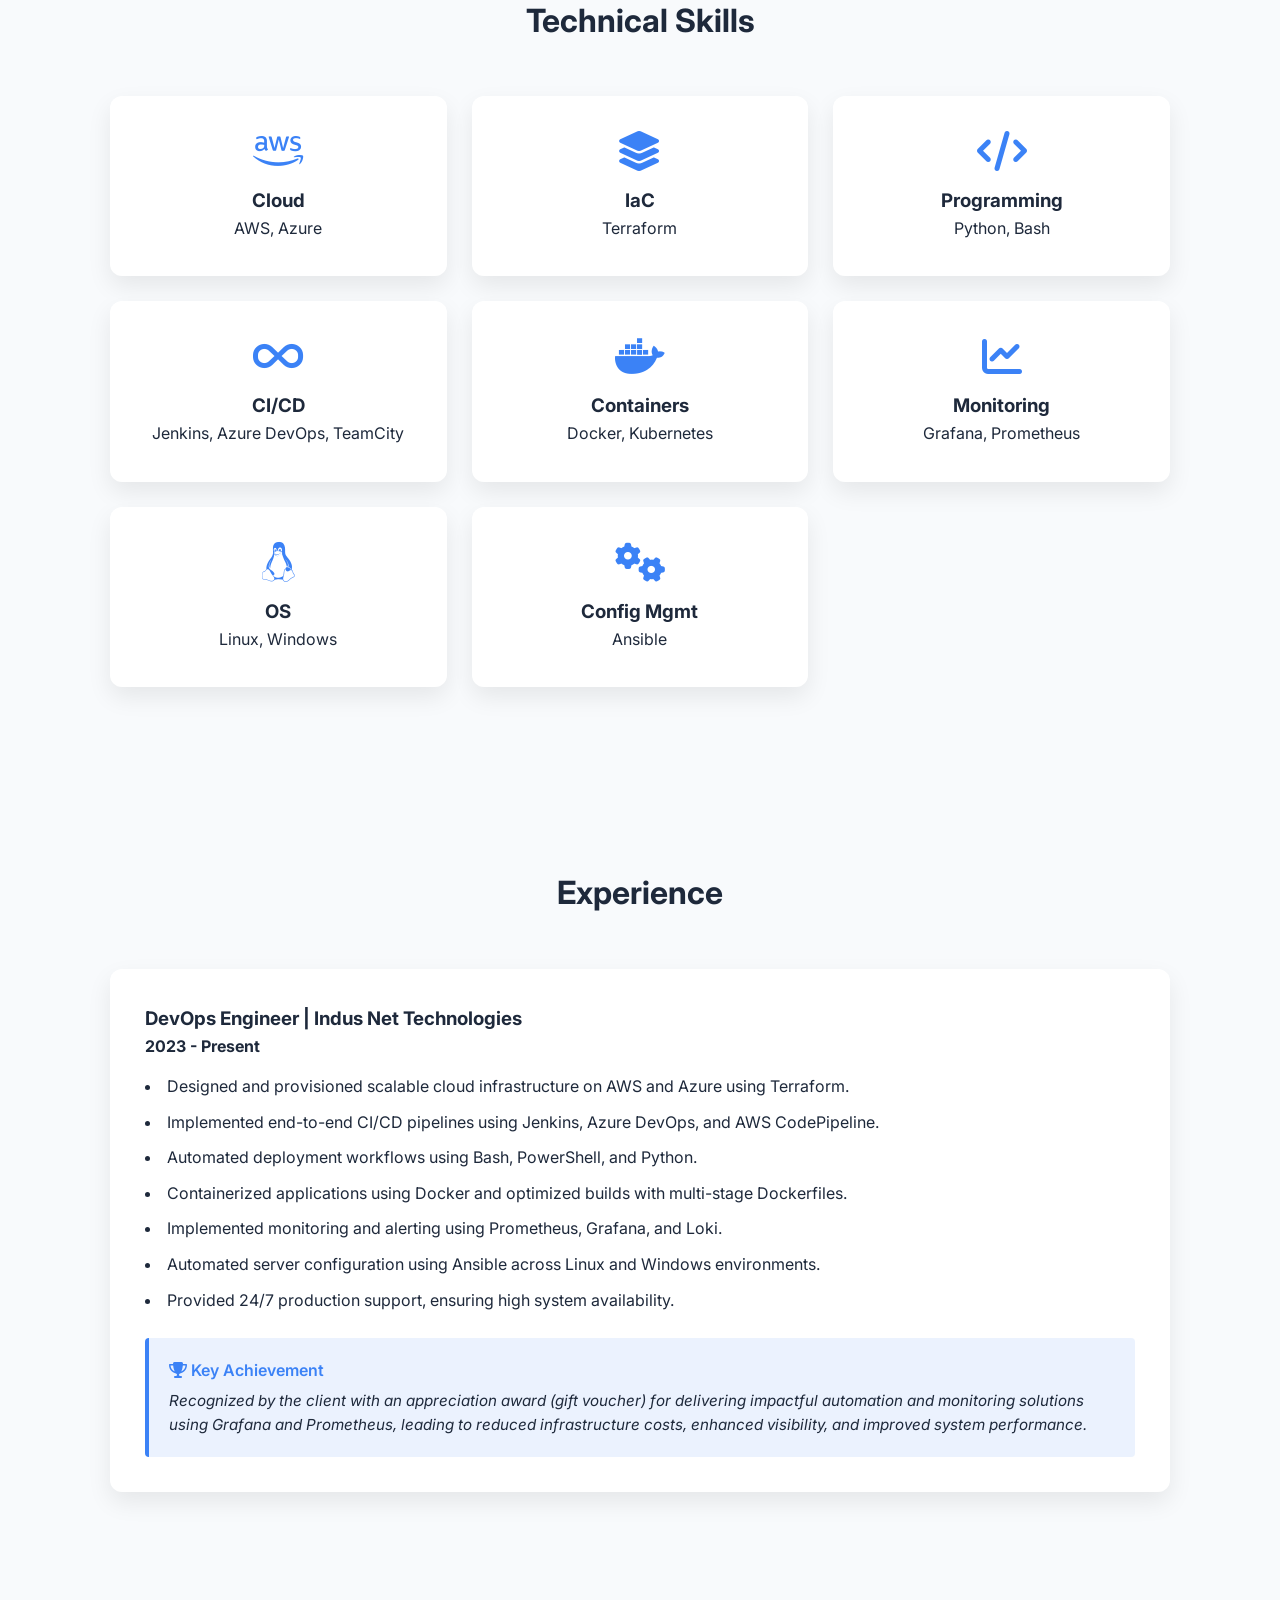
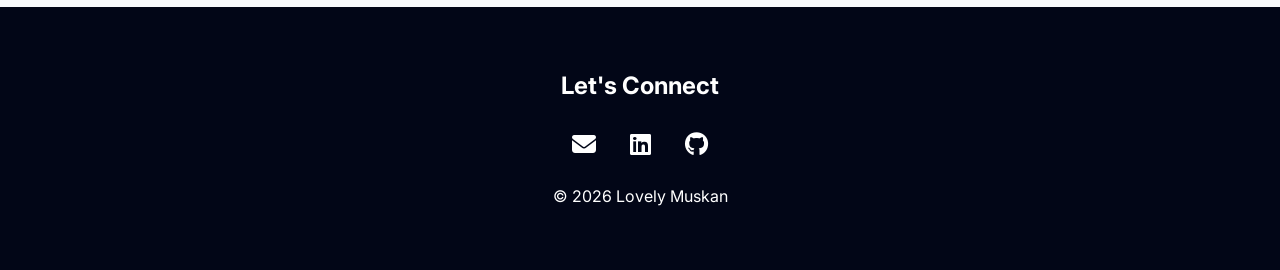
==== commit 7b31da2e: "Refactor navigation and theme button layout Updated navigation structure and theme buttons in the HT" ====
--- a/index.html
+++ b/index.html
@@ -13,24 +13,31 @@
       href="https://cdnjs.cloudflare.com/ajax/libs/font-awesome/6.4.0/css/all.min.css"
     />
 
-    <!-- Path pointing to the CSS folder -->im
+    <!-- Path pointing to the CSS folder -->
     <link rel="stylesheet" href="CSS/style.css" />
   </head>
   <body>
     <canvas id="stars"></canvas>
 
     <nav>
-      <a>Lovely Muskan</a>
-      <div class="nav-links">
-        <a href="#about">About</a>
-        <a href="#skills">Skills</a>
-        <a href="#experience">Experience</a>
-      </div>
-      <div class="theme-buttons">
-        <button onclick="setTheme('light')" title="Light Mode">☀️</button>
-        <button onclick="setTheme('dark')" title="Dark Mode">🌙</button>
-        <button onclick="setTheme('purple')" title="Purple Mode">💜</button>
-        <button onclick="setTheme('blue')" title="Blue Mode">🌊</button>
+      <a href="#" class="logo">Lovely Muskan</a>
+
+      <!-- The Hamburger Icon -->
+      <i class="fa-solid fa-bars hamburger" id="hamburger"></i>
+
+      <!-- Grouped Navigation Content -->
+      <div class="nav-content" id="nav-content">
+        <div class="nav-links">
+          <a href="#about">About</a>
+          <a href="#skills">Skills</a>
+          <a href="#experience">Experience</a>
+        </div>
+        <div class="theme-buttons">
+          <button onclick="setTheme('light')" title="Light Mode">☀️</button>
+          <button onclick="setTheme('dark')" title="Dark Mode">🌙</button>
+          <button onclick="setTheme('purple')" title="Purple Mode">💜</button>
+          <button onclick="setTheme('blue')" title="Blue Mode">🌊</button>
+        </div>
       </div>
     </nav>
 
@@ -67,6 +74,7 @@
               <span class="t-title">bash — profile.sh</span>
             </div>
             <div class="profile-container">
+              <!-- Path pointing to the Image folder -->
               <img
                 src="Image\Lovely-Pic.png"
                 alt="Lovely Muskan"
@@ -78,7 +86,7 @@
               <p class="t-blue">Lovely Muskan | DevOps Engineer</p>
 
               <p><span class="t-cmd">$</span> skills --list</p>
-              <p class="t-blue">Multi-Cloud | CI/CD | Automation | Observability | Orchestration</p>
+              <p class="t-blue">AWS | Terraform | Docker | Grafana | CI/CD</p>
 
               <p><span class="t-cmd">$</span> status</p>
               <p class="t-success">Available for opportunities 🚀</p>
@@ -334,7 +342,7 @@
       <p style="margin-top: 20px">© 2026 Lovely Muskan</p>
     </footer>
 
-    <!-- Updated path pointing to the JS folder -->
+    <!-- Path pointing to the JS folder -->
     <script src="JS/script.js"></script>
   </body>
 </html>
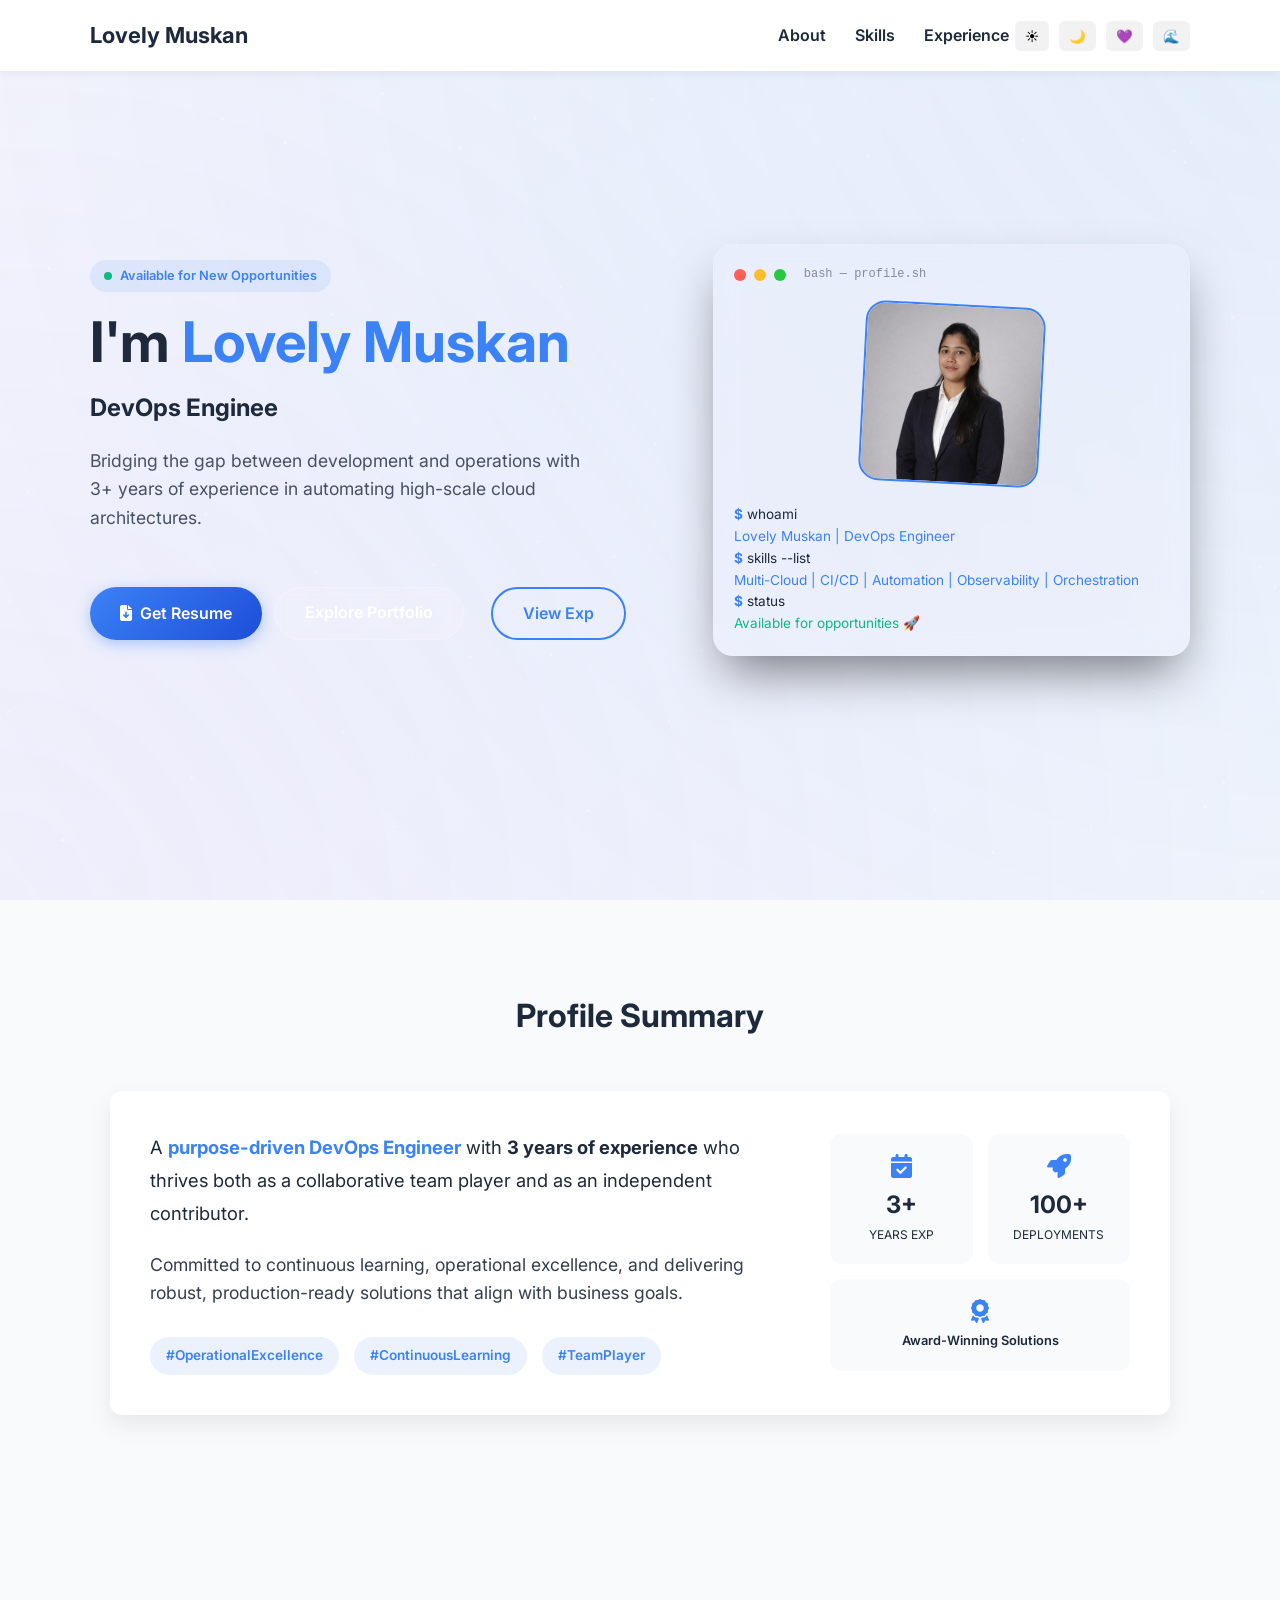
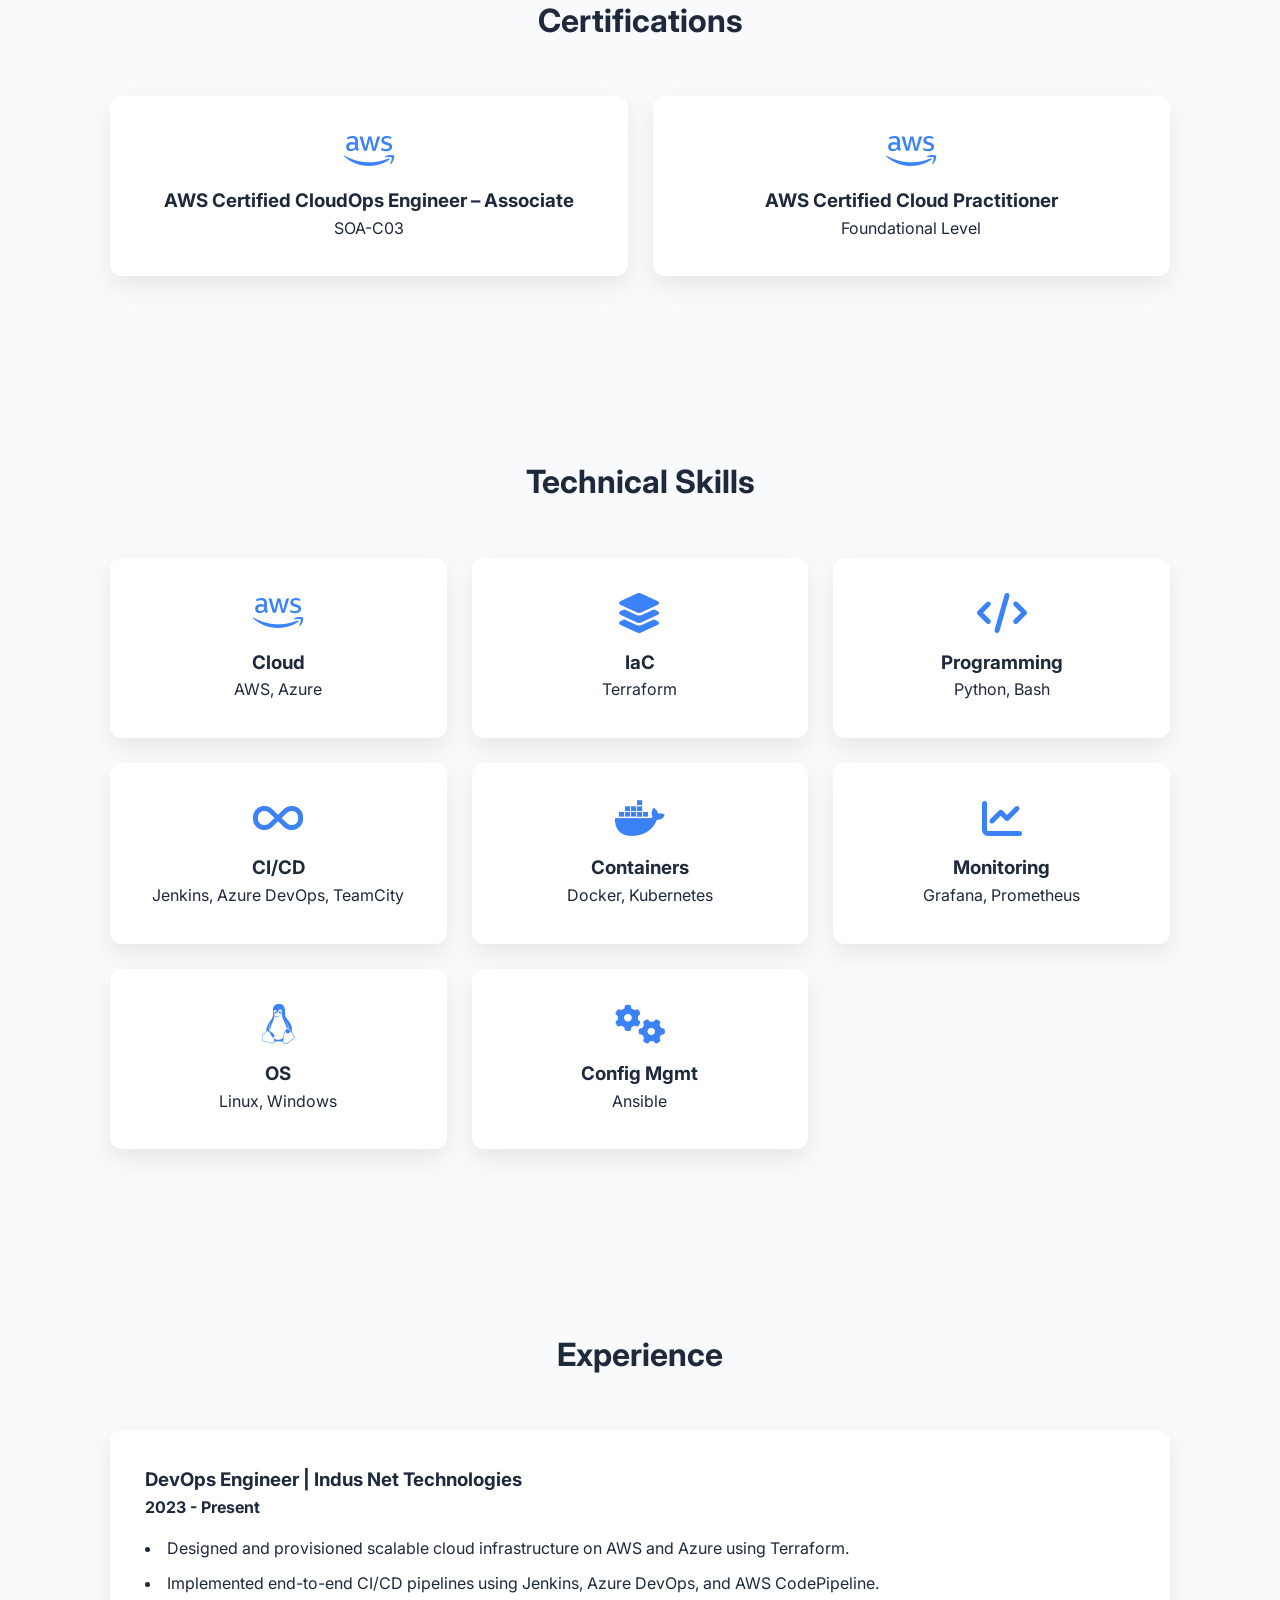
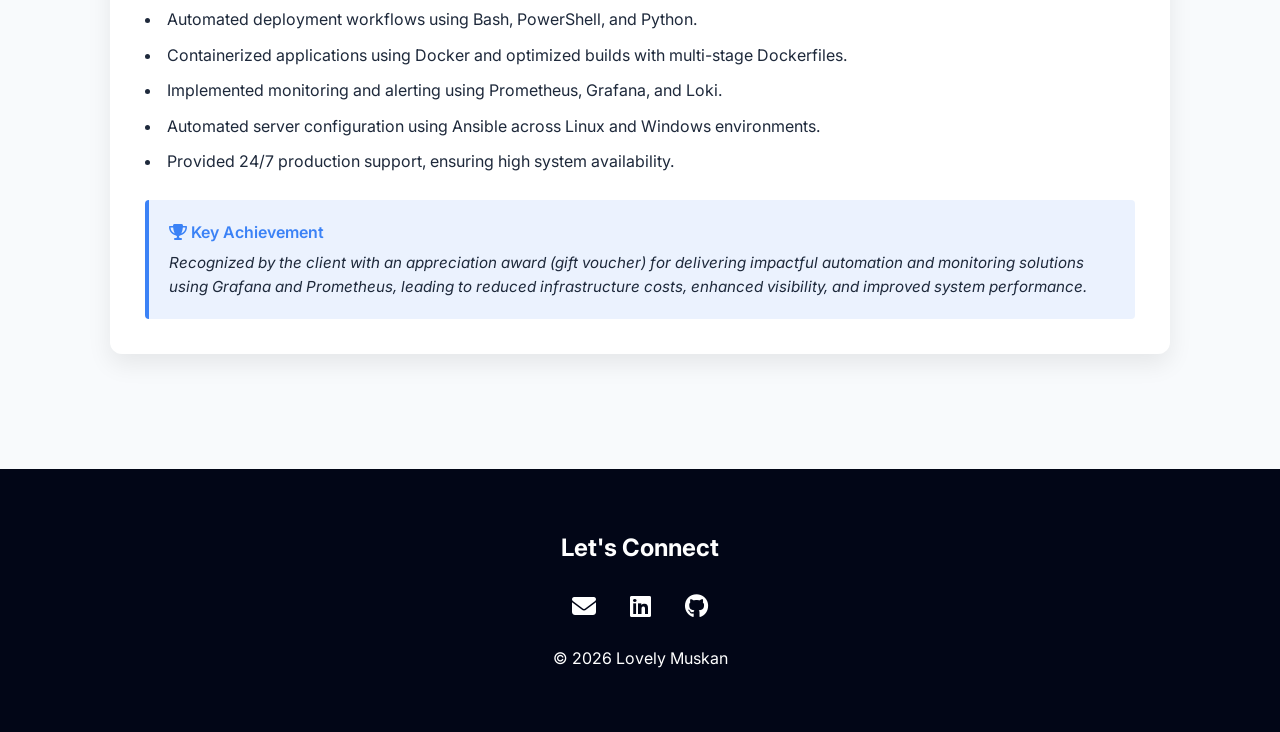
==== commit f97dd156: "Revise skills and add certifications section Updated skills list and added certifications section wi" ====
--- a/index.html
+++ b/index.html
@@ -86,7 +86,7 @@
               <p class="t-blue">Lovely Muskan | DevOps Engineer</p>
 
               <p><span class="t-cmd">$</span> skills --list</p>
-              <p class="t-blue">AWS | Terraform | Docker | Grafana | CI/CD</p>
+              <p class="t-blue">Multi-Cloud | CI/CD | Automation | Observability | Orchestration</p>
 
               <p><span class="t-cmd">$</span> status</p>
               <p class="t-success">Available for opportunities 🚀</p>
@@ -219,7 +219,23 @@
         </div>
       </div>
     </section>
-
+    <section id="certifications" class="container">
+      <h2 class="section-title">Certifications</h2>
+
+      <div class="skills-grid">
+        <div class="card">
+          <i class="fa-brands fa-aws"></i>
+          <h3>AWS Certified CloudOps Engineer – Associate</h3>
+          <p>SOA-C03</p>
+        </div>
+
+        <div class="card">
+          <i class="fa-brands fa-aws"></i>
+          <h3>AWS Certified Cloud Practitioner</h3>
+          <p>Foundational Level</p>
+        </div>
+      </div>
+    </section>
     <section id="skills" class="container">
       <h2 class="section-title">Technical Skills</h2>
       <div class="skills-grid">
--- a/CSS/style.css
+++ b/CSS/style.css
@@ -84,6 +84,20 @@
   display: flex;
   align-items: center;
   gap: 10px;
+}
+
+/* ===== HAMBURGER MENU BASE ===== */
+.hamburger {
+  display: none;
+  font-size: 26px;
+  cursor: pointer;
+  color: var(--text);
+  transition: 0.3s;
+}
+
+.nav-content {
+  display: flex;
+  align-items: center;
 }
 
 .nav-links a {
@@ -404,44 +418,169 @@
   transform: scale(1.2);
 }
 
-/* Responsive */
+/* =========================================
+   📱 MOBILE RESPONSIVE STYLES 
+   ========================================= */
+
+/* --- TABLETS & SMALL DESKTOPS (Max 968px) --- */
 @media (max-width: 968px) {
   .hero-content {
     grid-template-columns: 1fr;
     text-align: center;
-    margin-top: 80px;
-  }
+    margin-top: 100px;
+  }
+
   .hero h1 {
-    font-size: 2.5rem;
+    font-size: 2.8rem;
   }
   .hero-description {
     margin: 20px auto;
   }
+
   .hero-visual {
     order: -1;
-  }
-}
-
+    margin-bottom: 30px;
+  }
+
+  .hero-actions {
+    justify-content: center;
+  }
+
+  /* Terminal Card Polish */
+  .glass-card {
+    background: rgba(255, 255, 255, 0.08);
+    border: 1px solid rgba(255, 255, 255, 0.15);
+    box-shadow: 0 15px 35px rgba(0, 0, 0, 0.2);
+    margin: 0 15px;
+  }
+
+  .profile-container {
+    width: 130px;
+    height: 130px;
+    border-radius: 50%;
+    border: 3px solid rgba(255, 255, 255, 0.2);
+    transform: none;
+    box-shadow: 0 8px 15px rgba(0, 0, 0, 0.2);
+    margin: 0 auto 20px;
+  }
+
+  .terminal-body {
+    text-align: left;
+    background: rgba(0, 0, 0, 0.2);
+    padding: 15px;
+    border-radius: 10px;
+    margin-top: 20px;
+  }
+
+  .terminal-body p {
+    margin-bottom: 10px;
+    font-size: 0.85rem;
+    line-height: 1.4;
+  }
+}
+
+/* --- LARGE PHONES & TABLETS (Max 768px) --- */
 @media (max-width: 768px) {
+  nav {
+    flex-wrap: wrap;
+    padding: 15px 5%;
+  }
+
+  .hamburger {
+    display: block;
+  }
+
+  .nav-content {
+    display: none;
+    flex-direction: column;
+    width: 100%;
+    text-align: center;
+    padding-top: 20px;
+    gap: 15px;
+  }
+
+  .nav-content.active {
+    display: flex;
+  }
+
+  .nav-links {
+    display: flex;
+    flex-direction: column;
+    gap: 15px;
+  }
+
+  .nav-links a {
+    margin: 0;
+    font-size: 1.1rem;
+  }
+
   .about-card {
     grid-template-columns: 1fr !important;
     text-align: center !important;
-  }
+    padding: 25px;
+  }
+
   .summary-text div {
     justify-content: center;
   }
-}
-
+
+  .container {
+    padding: 60px 15px;
+  }
+
+  .section-title {
+    font-size: 28px;
+    margin-bottom: 35px;
+  }
+}
+
+/* --- SMALL PHONES (Max 600px) --- */
 @media (max-width: 600px) {
+  .hero h1 {
+    font-size: 2.2rem;
+  }
+
   .hero-actions {
+    flex-direction: column;
+    gap: 15px;
+  }
+
+  .btn {
+    width: 100%;
     justify-content: center;
-  }
-  .btn {
-    width: 100%; /* Stack buttons on very small mobile */
-    justify-content: center;
-  }
+    text-align: center;
+  }
+
   .btn-outline {
     margin-left: 0;
-    margin-top: 10px;
-  }
-}
+  }
+
+  .glass-card {
+    padding: 15px;
+  }
+
+  .profile-container {
+    width: 120px;
+    height: 120px;
+  }
+
+  .terminal-body {
+    font-size: 0.75rem;
+  }
+
+  .exp-box {
+    padding: 20px;
+  }
+
+  .exp-box ul {
+    padding-left: 10px;
+    font-size: 0.9rem;
+  }
+
+  .summary-stats {
+    grid-template-columns: 1fr;
+  }
+  .summary-stats div:nth-child(3) {
+    grid-column: span 1;
+  }
+}
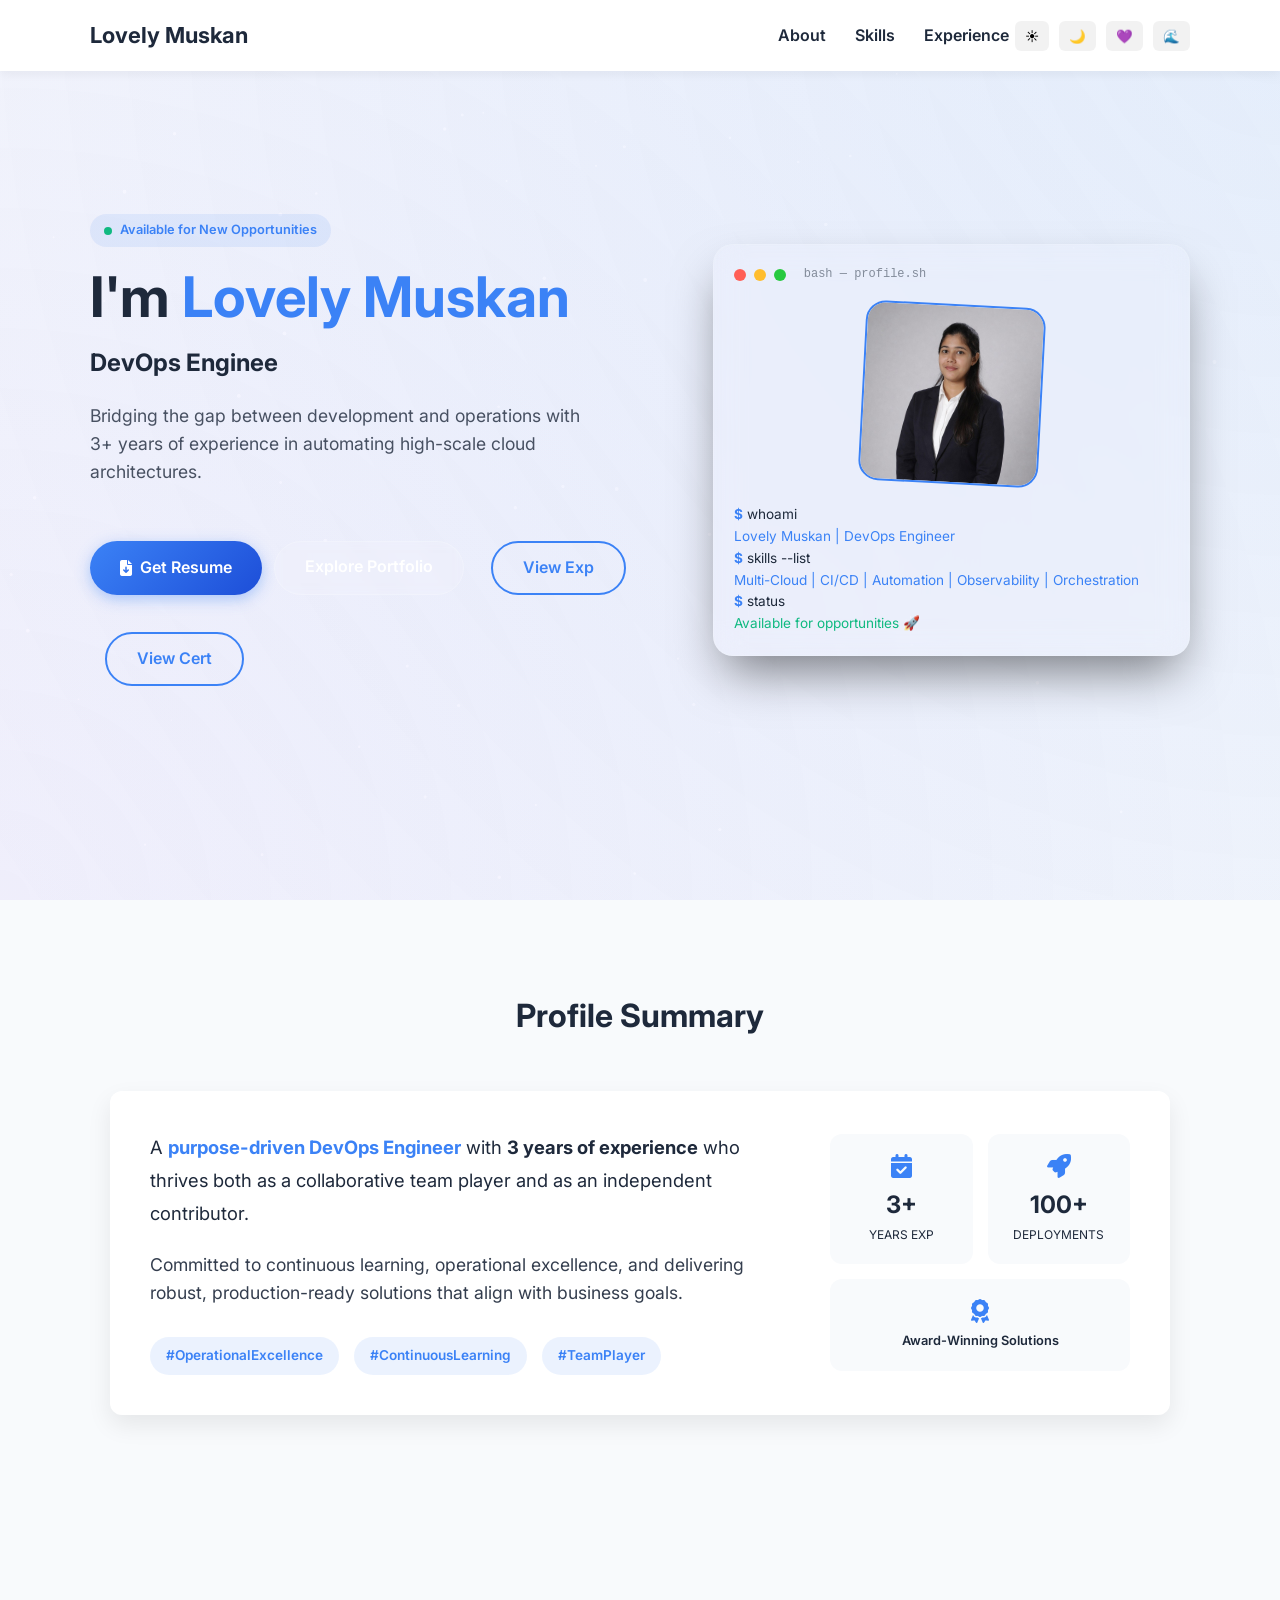
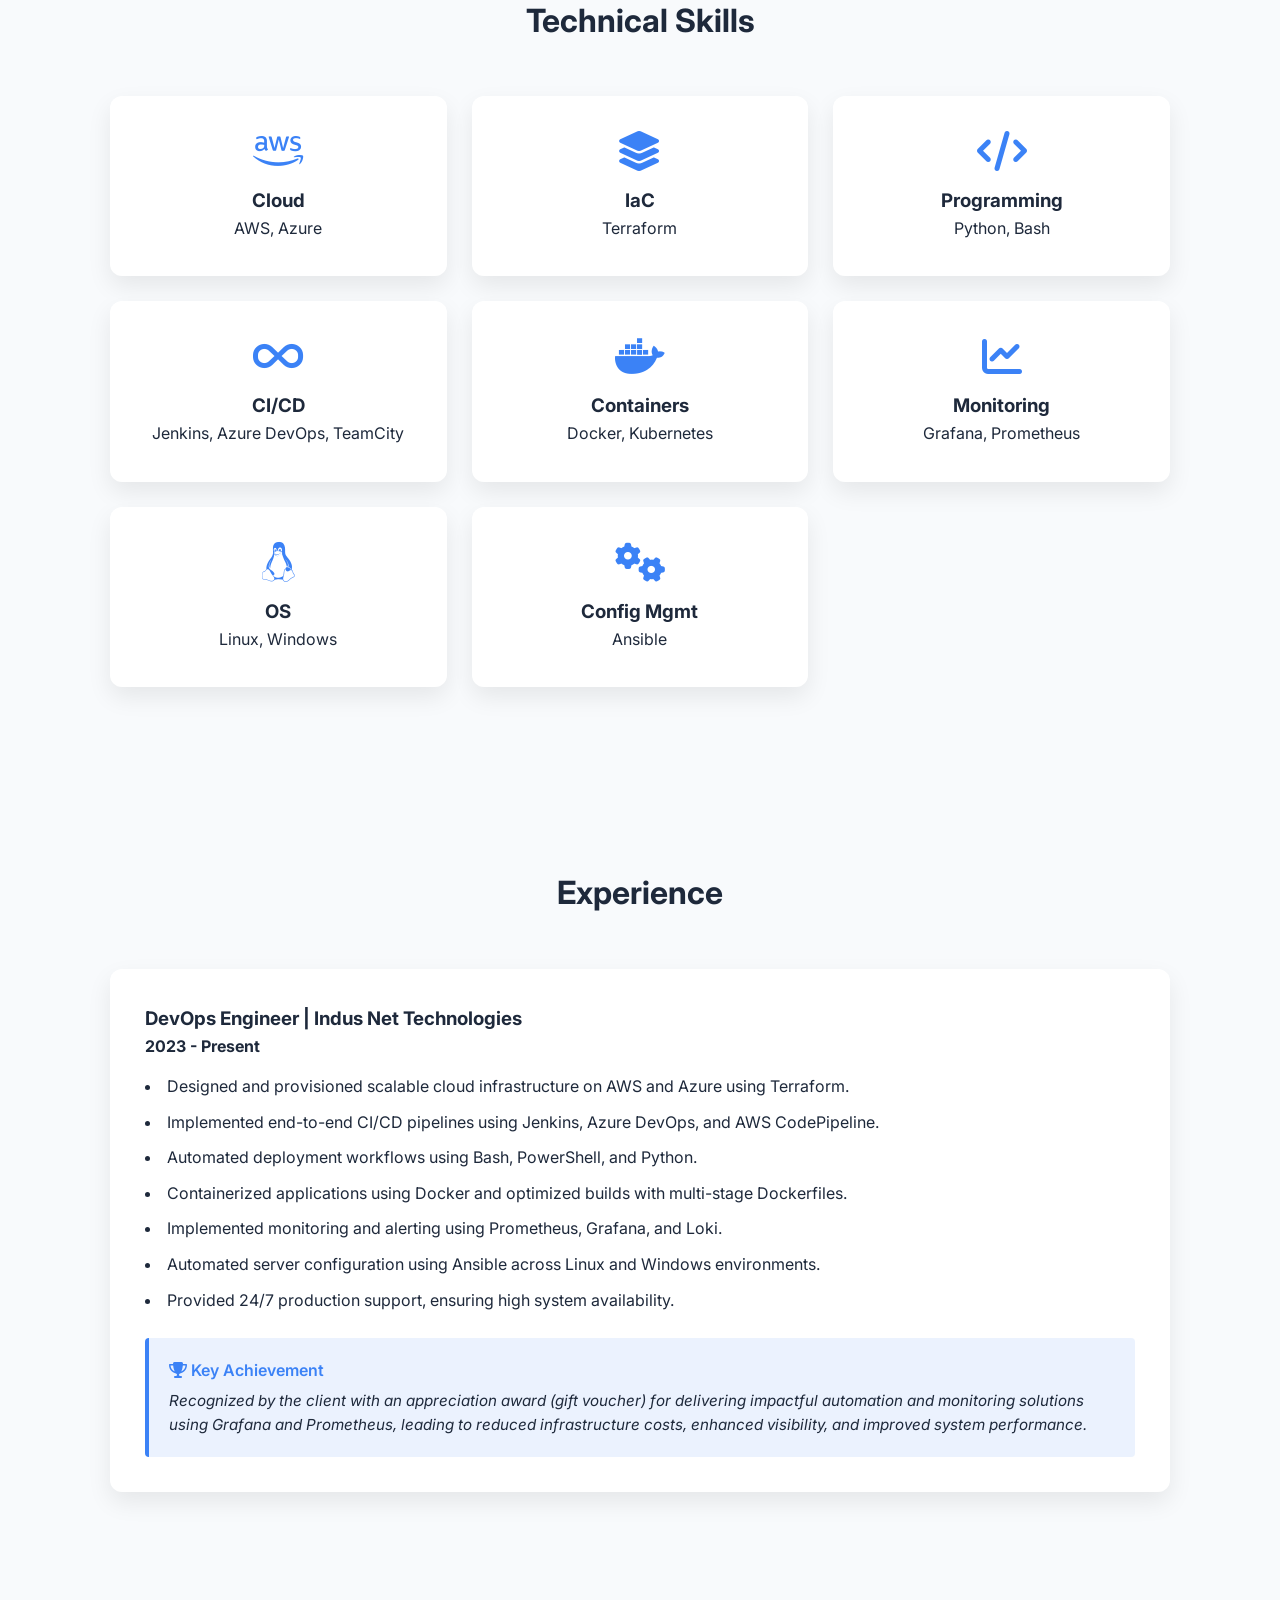
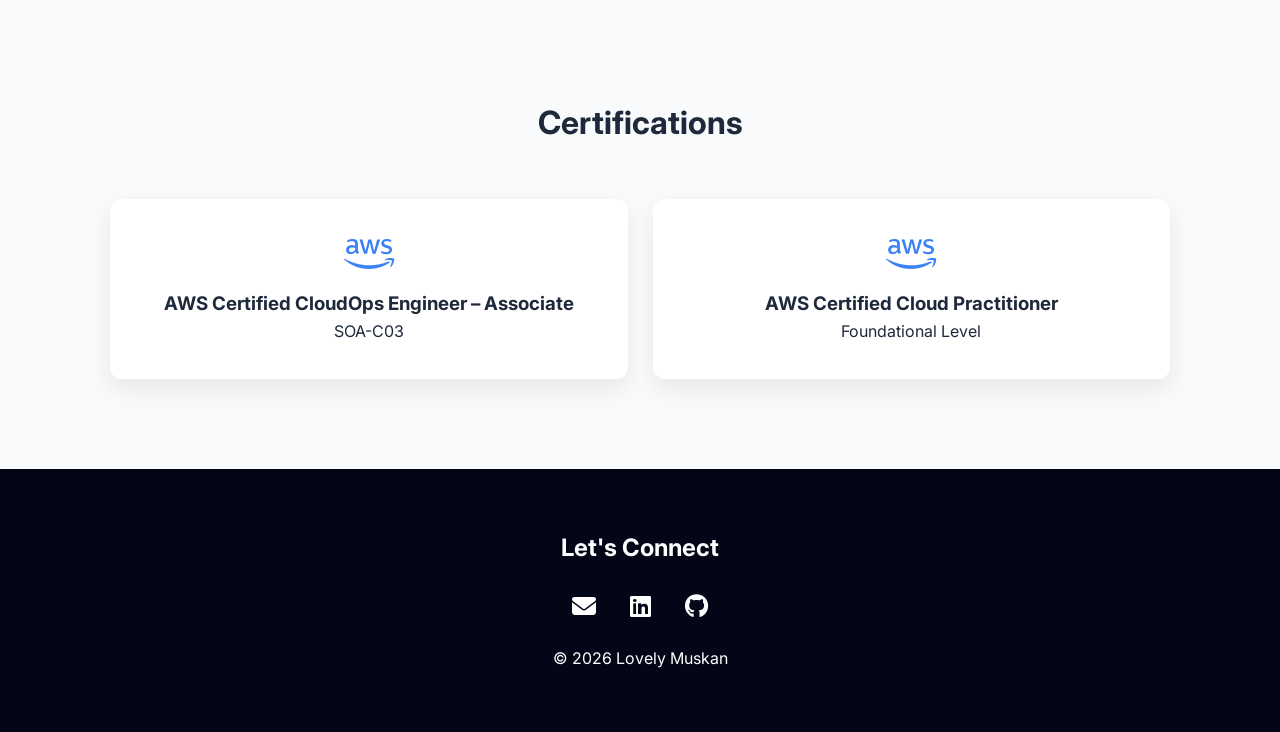
==== commit 0f83a984: "Add certifications section with AWS details Restored certifications section with AWS certifications." ====
--- a/index.html
+++ b/index.html
@@ -62,6 +62,7 @@
             </a>
             <a href="#about" class="btn btn-glass">Explore Portfolio</a>
             <a href="#experience" class="btn btn-outline">View Exp</a>
+            <a href="#certifications" class="btn btn-outline">View Cert</a>
           </div>
         </div>
 
@@ -76,7 +77,7 @@
             <div class="profile-container">
               <!-- Path pointing to the Image folder -->
               <img
-                src="Image\Lovely-Pic.png"
+                src="Image/Lovely-Pic.png"
                 alt="Lovely Muskan"
                 class="profile-img"
               />
@@ -219,23 +220,6 @@
         </div>
       </div>
     </section>
-    <section id="certifications" class="container">
-      <h2 class="section-title">Certifications</h2>
-
-      <div class="skills-grid">
-        <div class="card">
-          <i class="fa-brands fa-aws"></i>
-          <h3>AWS Certified CloudOps Engineer – Associate</h3>
-          <p>SOA-C03</p>
-        </div>
-
-        <div class="card">
-          <i class="fa-brands fa-aws"></i>
-          <h3>AWS Certified Cloud Practitioner</h3>
-          <p>Foundational Level</p>
-        </div>
-      </div>
-    </section>
     <section id="skills" class="container">
       <h2 class="section-title">Technical Skills</h2>
       <div class="skills-grid">
@@ -338,7 +322,23 @@
         </div>
       </div>
     </section>
-
+    <section id="certifications" class="container">
+      <h2 class="section-title">Certifications</h2>
+
+      <div class="skills-grid">
+        <div class="card">
+          <i class="fa-brands fa-aws"></i>
+          <h3>AWS Certified CloudOps Engineer – Associate</h3>
+          <p>SOA-C03</p>
+        </div>
+
+        <div class="card">
+          <i class="fa-brands fa-aws"></i>
+          <h3>AWS Certified Cloud Practitioner</h3>
+          <p>Foundational Level</p>
+        </div>
+      </div>
+    </section>
     <footer>
       <h2>Let's Connect</h2>
       <div class="socials">
--- a/CSS/style.css
+++ b/CSS/style.css
@@ -424,10 +424,20 @@
 
 /* --- TABLETS & SMALL DESKTOPS (Max 968px) --- */
 @media (max-width: 968px) {
+  /* Fixed Hero padding and visibility */
+  .hero {
+    height: auto;
+    min-height: 100vh;
+    padding-top: 120px;
+    padding-bottom: 60px;
+    align-items: flex-start;
+    overflow: visible;
+  }
+
   .hero-content {
     grid-template-columns: 1fr;
     text-align: center;
-    margin-top: 100px;
+    margin-top: 0;
   }
 
   .hero h1 {
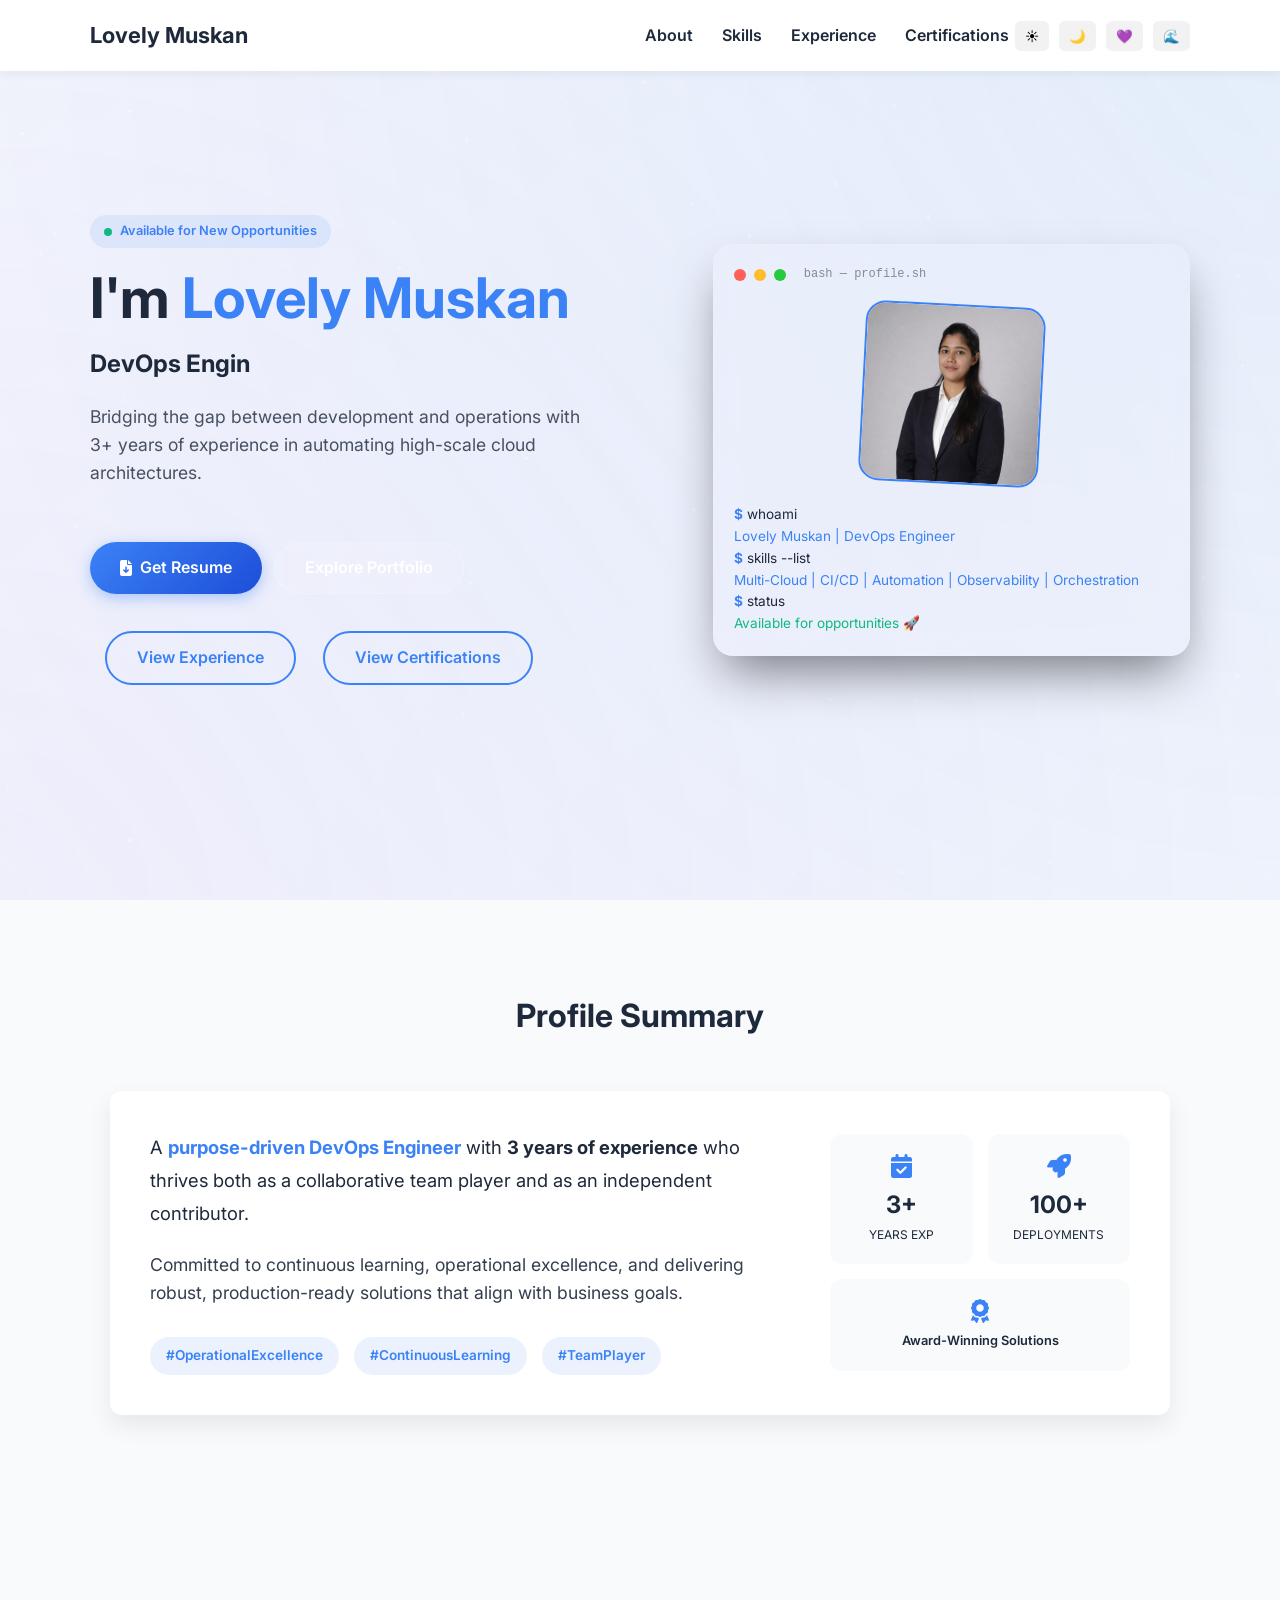
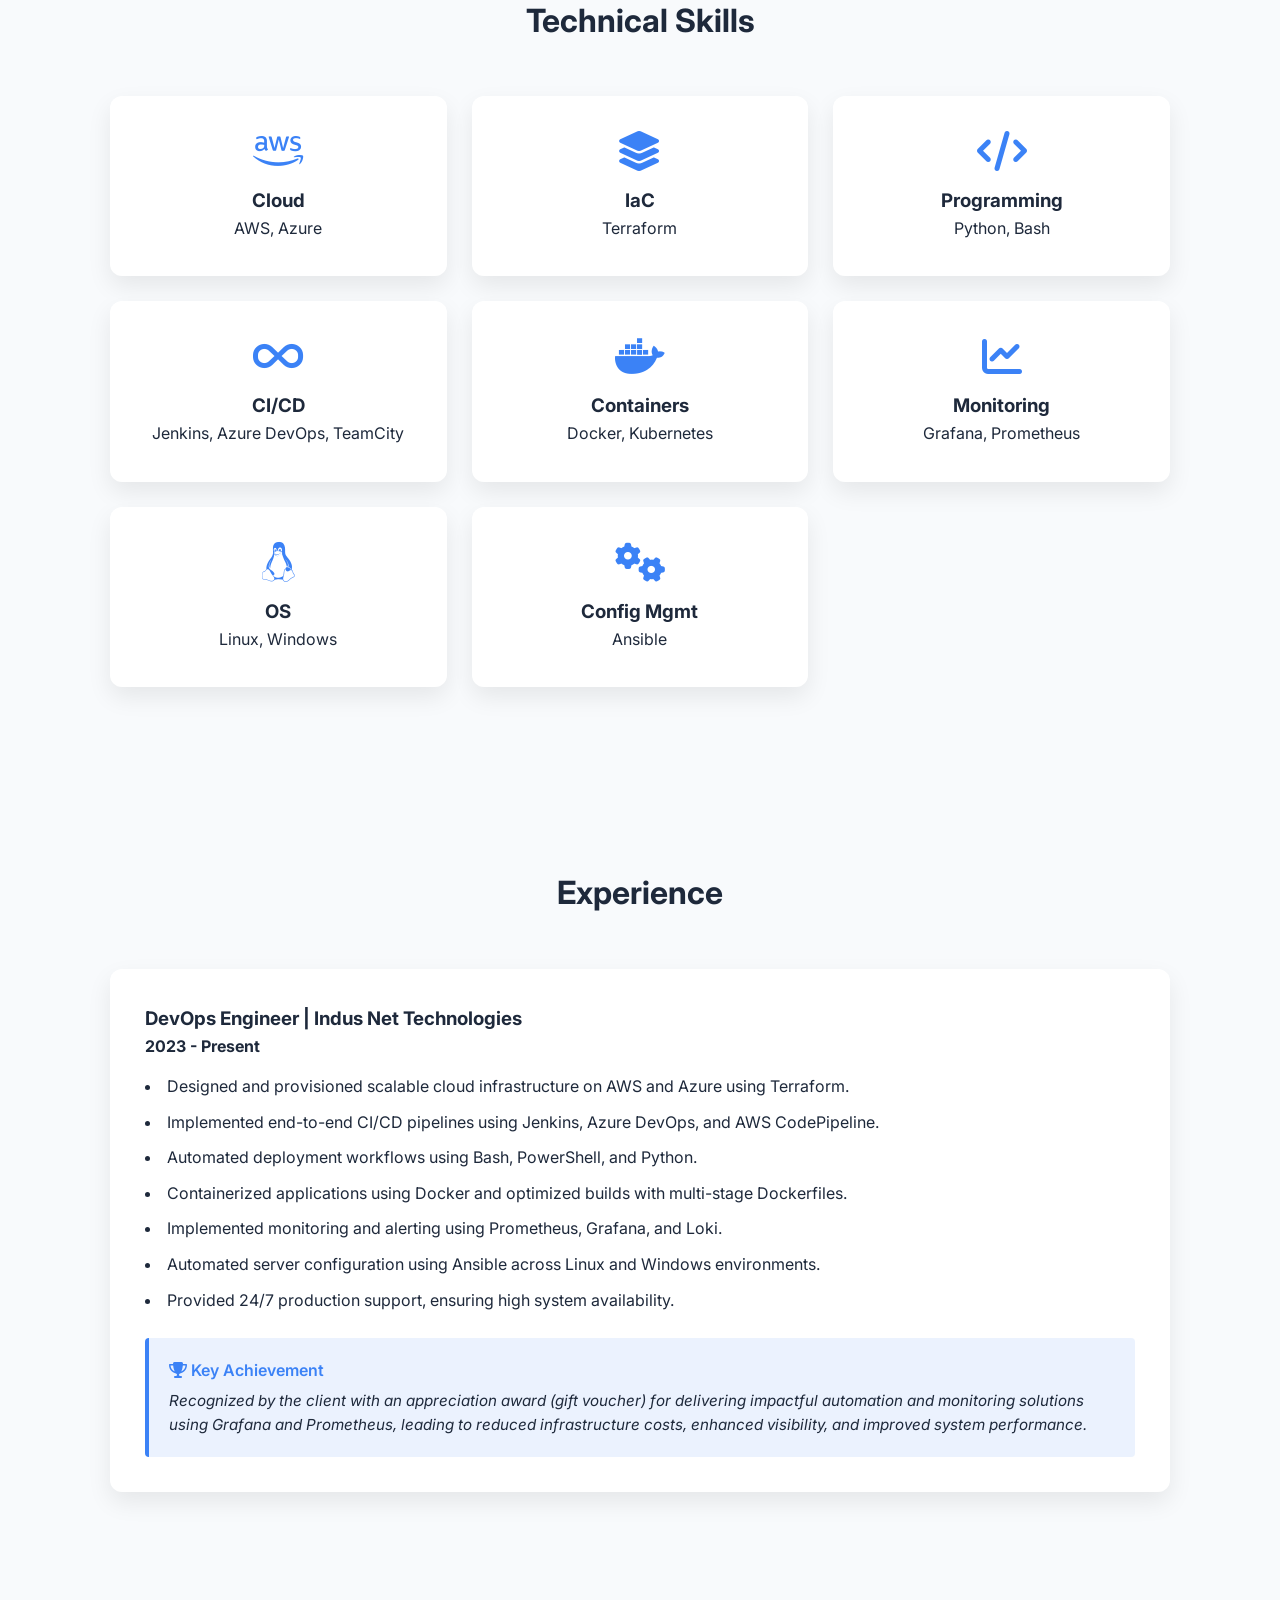
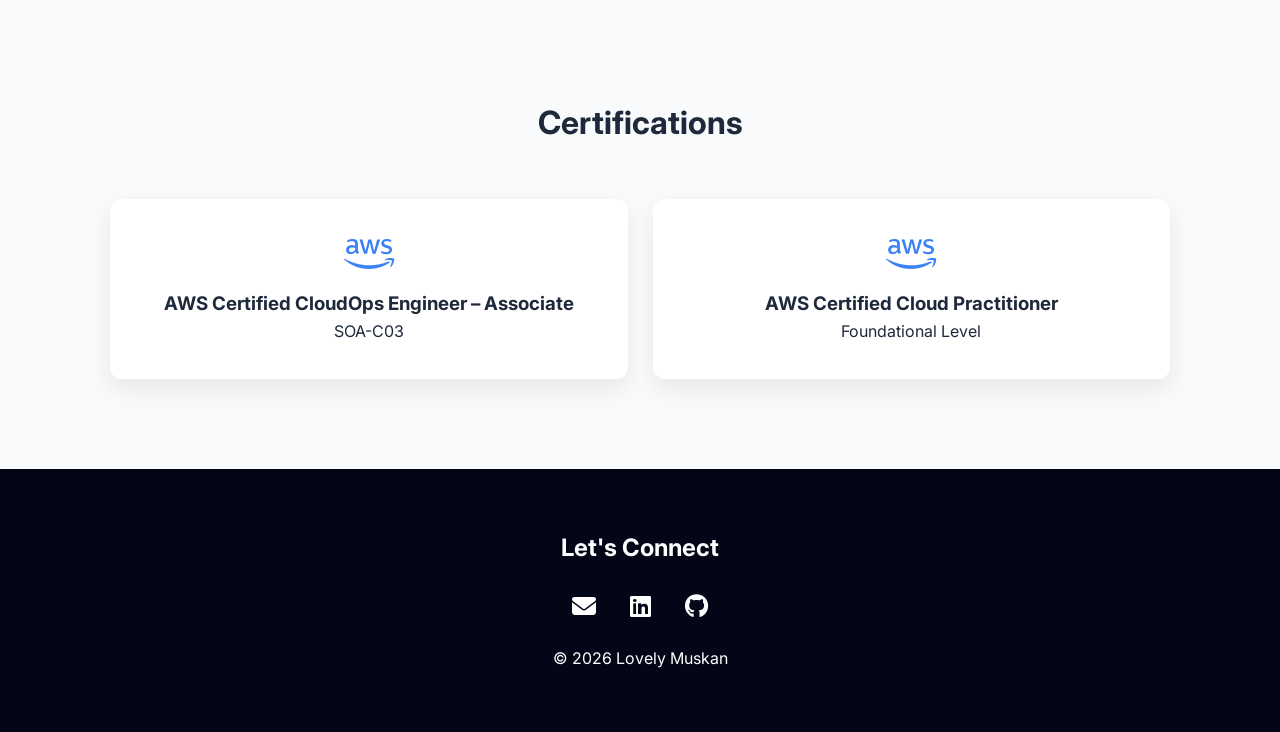
==== commit 7dff898e: "Update index.html" ====
--- a/index.html
+++ b/index.html
@@ -31,6 +31,7 @@
           <a href="#about">About</a>
           <a href="#skills">Skills</a>
           <a href="#experience">Experience</a>
+          <a href="#certifications">Certifications</a>
         </div>
         <div class="theme-buttons">
           <button onclick="setTheme('light')" title="Light Mode">☀️</button>
@@ -61,8 +62,8 @@
               <i class="fa-solid fa-file-arrow-down"></i> Get Resume
             </a>
             <a href="#about" class="btn btn-glass">Explore Portfolio</a>
-            <a href="#experience" class="btn btn-outline">View Exp</a>
-            <a href="#certifications" class="btn btn-outline">View Cert</a>
+            <a href="#experience" class="btn btn-outline">View Experience</a>
+            <a href="#certifications" class="btn btn-outline">View Certifications</a>
           </div>
         </div>
 
